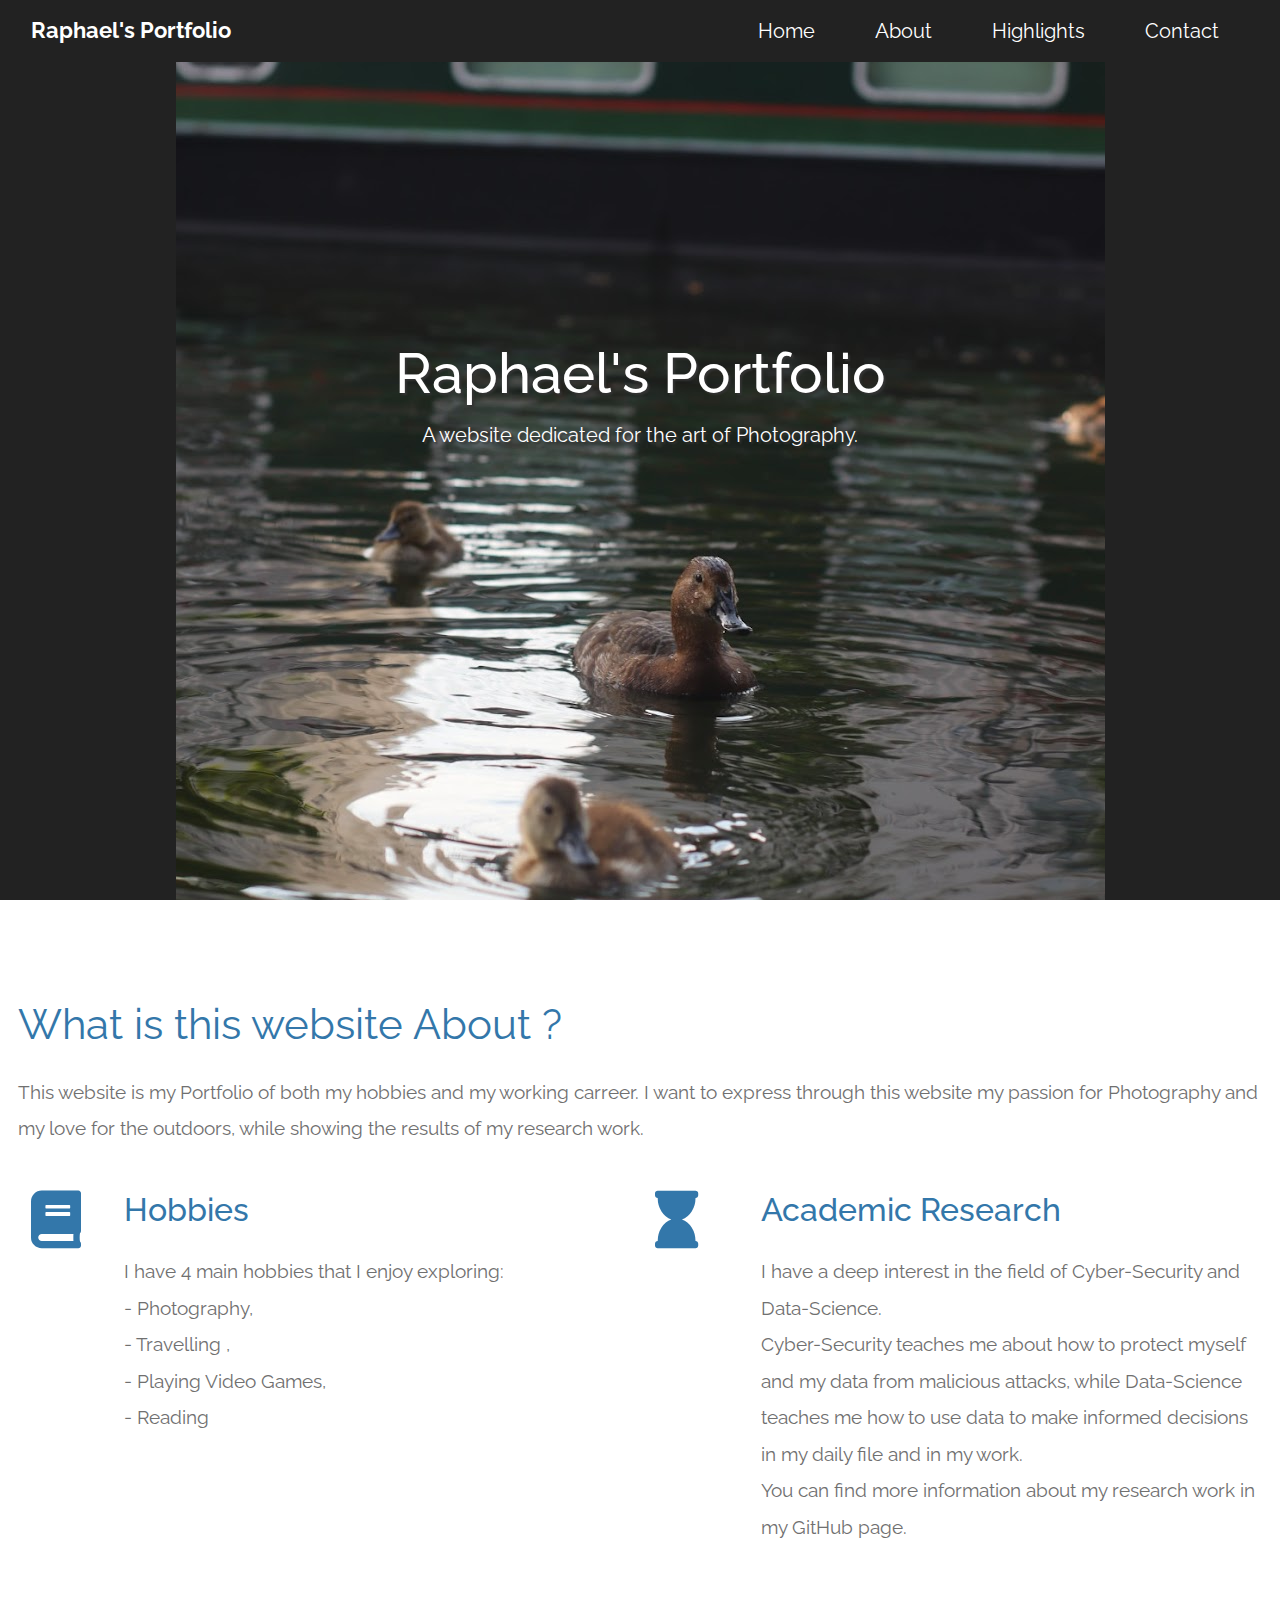
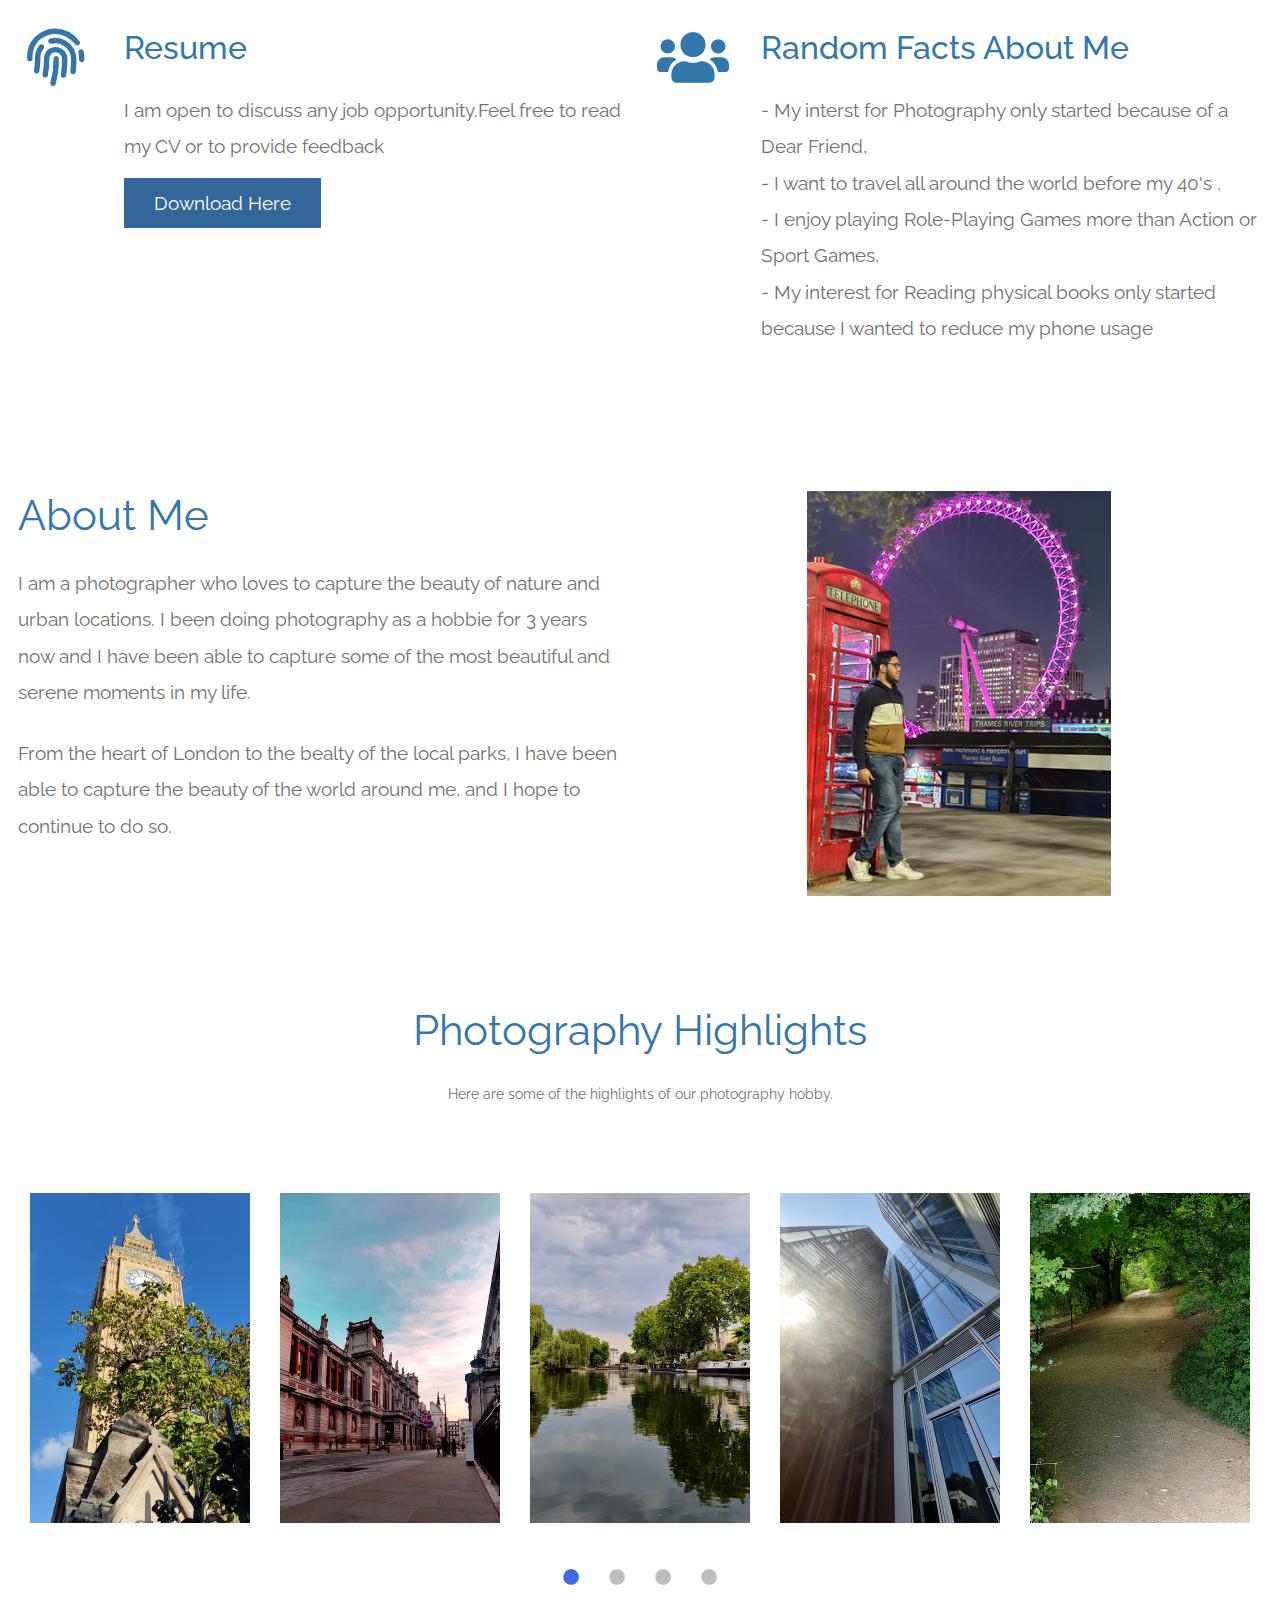
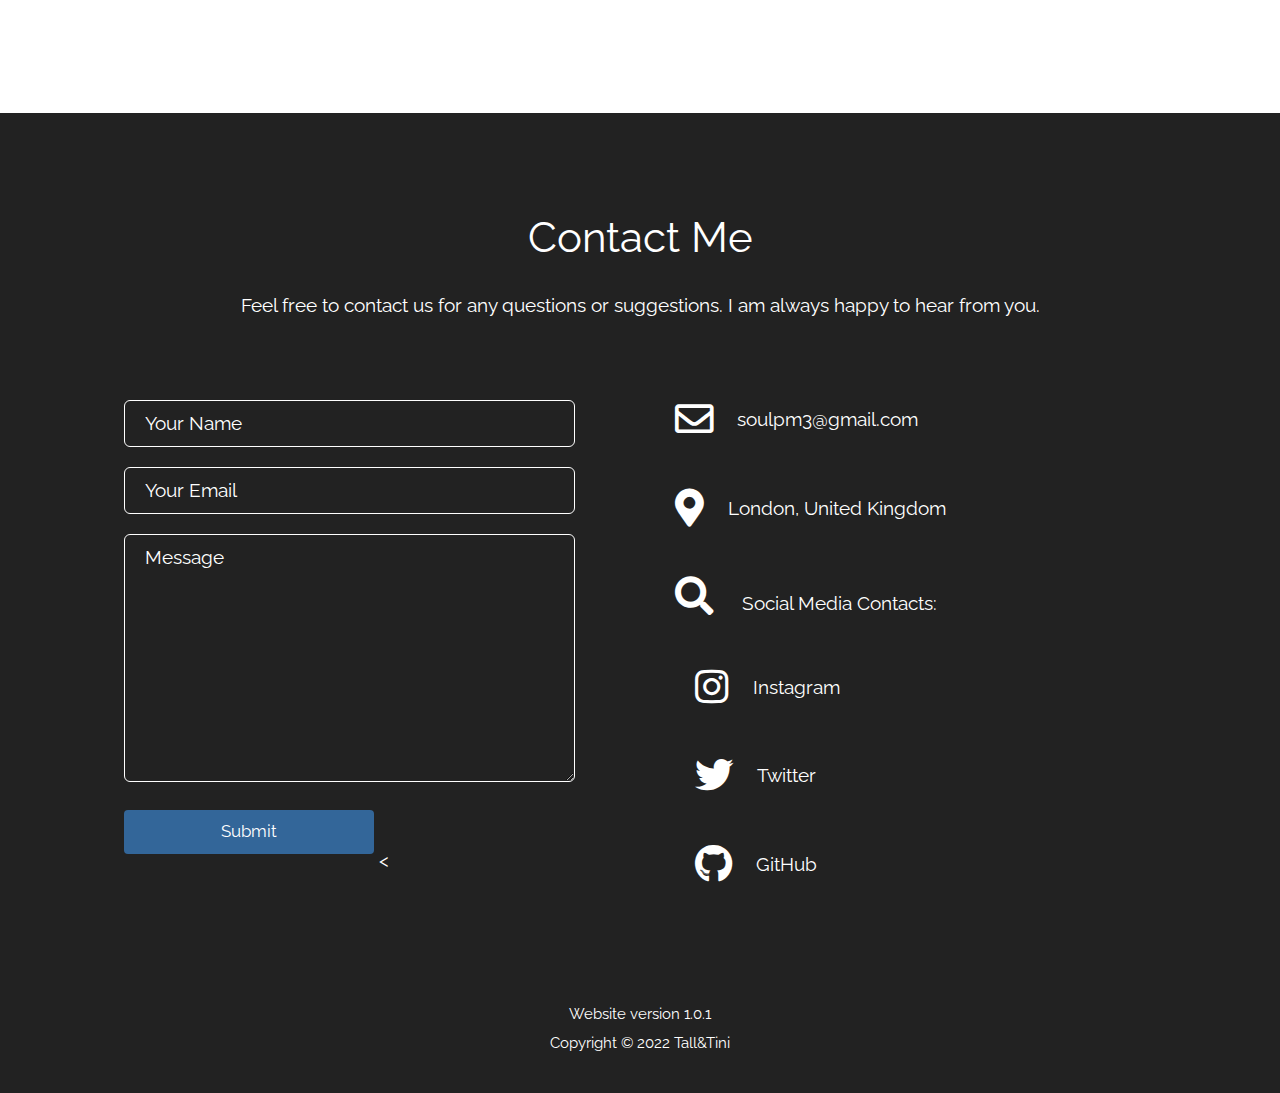
==== index.html @ 581f17cd "changes" ====
<!DOCTYPE html>
<html>

<head>
  <!--Head and meta tags-->
  <meta charset="UTF-8" />
  <meta name="viewport" content="width=device-width, initial-scale=1.0" />
  <meta http-equiv="X-UA-Compatible" content="ie=edge" />
  <!--Website Title-->
  <title>Raph's Portfolio</title>
  <!--Link to CSS-->
  <link rel="stylesheet" href="fontawesome-5.5/css/all.min.css" />
  <link rel="stylesheet" href="slick/slick.css" />
  <link rel="stylesheet" href="slick/slick-theme.css" />
  <link rel="stylesheet" href="magnific-popup/magnific-popup.css" />
  <link rel="stylesheet" href="css/bootstrap.min.css" />
  <link rel="stylesheet" href="css/tooplate-infinite-loop.css" />
  <!--End of Header-->
</head>

<body>
  <!--Java Script Section-->
  <!--JavaScript Libraries-->
  <script src="js/jquery-1.9.1.min.js"></script>
  <script src="slick/slick.min.js"></script>
  <script src="magnific-popup/jquery.magnific-popup.min.js"></script>
  <script src="js/easing.min.js"></script>
  <script src="js/jquery.singlePageNav.min.js"></script>
  <script src="js/bootstrap.min.js"></script>
  <script>
    function getOffSet() {
      var _offset = 450;
      var windowHeight = window.innerHeight;

      if (windowHeight > 500) {
        _offset = 400;
      }
      if (windowHeight > 680) {
        _offset = 300
      }
      if (windowHeight > 830) {
        _offset = 210;
      }

      return _offset;
    }

    function setParallaxPosition($doc, multiplier, $object) {
      var offset = getOffSet();
      var from_top = $doc.scrollTop(),
        bg_css = 'center ' + (multiplier * from_top - offset) + 'px';
      $object.css({ "background-position": bg_css });
    }

    // Parallax function
    // Adapted based on https://codepen.io/roborich/pen/wpAsm        
    var background_image_parallax = function ($object, multiplier, forceSet) {
      multiplier = typeof multiplier !== 'undefined' ? multiplier : 0.5;
      multiplier = 1 - multiplier;
      var $doc = $(document);
      // $object.css({"background-attatchment" : "fixed"});

      if (forceSet) {
        setParallaxPosition($doc, multiplier, $object);
      } else {
        $(window).scroll(function () {
          setParallaxPosition($doc, multiplier, $object);
        });
      }
    };

    var background_image_parallax_2 = function ($object, multiplier) {
      multiplier = typeof multiplier !== 'undefined' ? multiplier : 0.5;
      multiplier = 1 - multiplier;
      var $doc = $(document);
      $object.css({ "background-attachment": "fixed" });

      $(window).scroll(function () {
        if ($(window).width() > 768) {
          var firstTop = $object.offset().top,
            pos = $(window).scrollTop(),
            yPos = Math.round((multiplier * (firstTop - pos)) - 186);

          var bg_css = 'center ' + yPos + 'px';

          $object.css({ "background-position": bg_css });
        } else {
          $object.css({ "background-position": "center" });
        }
      });
    };

    $(function () {
      // Hero Section - Background Parallax
      background_image_parallax($(".tm-parallax"), 0.30, false);
      background_image_parallax_2($("#contact"), 0.80);
      background_image_parallax_2($("#testimonials"), 0.80);

      // Handle window resize
      window.addEventListener('resize', function () {
        background_image_parallax($(".tm-parallax"), 0.30, true);
      }, true);

      // Detect window scroll and update navbar
      $(window).scroll(function (e) {
        if ($(document).scrollTop() > 120) {
          $('.tm-navbar').addClass("scroll");
        } else {
          $('.tm-navbar').removeClass("scroll");
        }
      });

      // Close mobile menu after click 
      $('#tmNav a').on('click', function () {
        $('.navbar-collapse').removeClass('show');
      })

      // Scroll to corresponding section with animation
      $('#tmNav').singlePageNav({
        'easing': 'easeInOutExpo',
        'speed': 600
      });

      // Add smooth scrolling to all links
      // https://www.w3schools.com/howto/howto_css_smooth_scroll.asp
      $("a").on('click', function (event) {
        if (this.hash !== "") {
          event.preventDefault();
          var hash = this.hash;

          $('html, body').animate({
            scrollTop: $(hash).offset().top
          }, 600, 'easeInOutExpo', function () {
            window.location.hash = hash;
          });
        } // End if
      });

      // Pop up
      $('.tm-gallery').magnificPopup({
        delegate: 'a',
        type: 'image',
        gallery: { enabled: true }
      });

      $('.tm-testimonials-carousel').slick({
        dots: true,
        prevArrow: false,
        nextArrow: false,
        infinite: false,
        slidesToShow: 3,
        slidesToScroll: 1,
        responsive: [
          {
            breakpoint: 992,
            settings: {
              slidesToShow: 2
            }
          },
          {
            breakpoint: 768,
            settings: {
              slidesToShow: 2
            }
          },
          {
            breakpoint: 480,
            settings: {
              slidesToShow: 1
            }
          }
        ]
      });

      // Gallery
      $('.tm-gallery').slick({
        dots: true,
        infinite: false,
        slidesToShow: 5,
        slidesToScroll: 2,
        responsive: [
          {
            breakpoint: 1199,
            settings: {
              slidesToShow: 4,
              slidesToScroll: 2
            }
          },
          {
            breakpoint: 991,
            settings: {
              slidesToShow: 3,
              slidesToScroll: 2
            }
          },
          {
            breakpoint: 767,
            settings: {
              slidesToShow: 2,
              slidesToScroll: 1
            }
          },
          {
            breakpoint: 480,
            settings: {
              slidesToShow: 1,
              slidesToScroll: 1
            }
          }
        ]
      });
    });
  </script>
  <!--Body of the Website-->
  <!-- Hero section -->
  <section id="infinite" class="text-white tm-font-big tm-parallax">
    <!-- Navigation -->
    <nav class="navbar navbar-expand-md tm-navbar" id="tmNav">
      <div class="container">
        <div class="tm-next">
          <a href="#infinite" class="navbar-brand"> Raphael's Portfolio</a>
        </div>
        <button class="navbar-toggler" type="button" data-toggle="collapse" data-target="#navbarSupportedContent"
          aria-controls="navbarSupportedContent" aria-expanded="false" aria-label="Toggle navigation">
          <i class="fas fa-bars navbar-toggler-icon"></i>
        </button>
        <div class="collapse navbar-collapse" id="navbarSupportedContent">
          <ul class="navbar-nav ml-auto">
            <li class="nav-item">
              <a class="nav-link tm-nav-link" href="#infinite">Home</a>
            </li>
            <li class="nav-item">
              <a class="nav-link tm-nav-link" href="#whatwedo">About</a>
            </li>

            <li class="nav-item">
              <a class="nav-link tm-nav-link" href="#gallery">Highlights</a>
            </li>
            <li class="nav-item">
              <a class="nav-link tm-nav-link" href="#contact">Contact</a>
            </li>
          </ul>
        </div>
      </div>
    </nav>
    <!-- Welcome Message for the website-->
    <div class="text-center tm-hero-text-container">
      <div class="tm-hero-text-container-inner">
        <h2 class="tm-hero-title">Raphael's Portfolio</h2>
        <p class="tm-hero-subtitle">
          A website dedicated for the art of Photography.
          <br />
          <!--Button to scroll down the page-->
        <div class="tm-next tm-intro-next">
          <!--<a href="#whatwedo" class="text-center tm-down-arrow-link">
        <i class="fas fa-2x fa-arrow-down tm-down-arrow"></i>-->
          </a>
        </div>
  </section>
  <section id="whatwedo" class="tm-section-pad-top">
    <div class="container">
      <!--Makes the Container for 6 subjects-->
      <!--Hobbies-->
      <div class="row tm-content-box">
        <!-- first row -->
        <div class="col-lg-12 col-xl-12">
          <div class="tm-intro-text-container">
            <h2 class="tm-text-primary mb-4 tm-section-title">What is this website About ?</h2>
            <p class="mb-4 tm-intro-text">This website is my Portfolio of both my hobbies and my working carreer.
              I want to express through this website my passion for Photography and my love for the outdoors, while
              showing the results of my research work.
            </p>
          </div>
          <!-- first row -->

          <div class="row tm-content-box">
            <div class="col-lg-1">
              <i class="far fa-3x fas fa-book text-center tm-icon"></i> <!-- this is the icon for graph-->
            </div>
            <div class="col-lg-5">
              <div class="tm-intro-text-container">
                <h2 class="tm-text-primary mb-4">Hobbies</h2>
                <p class="mb-4 tm-intro-text">
                  I have 4 main hobbies that I enjoy exploring:<br>
                  - Photography,<br> - Travelling ,<br> - Playing Video Games,<br>- Reading </p>
              </div>
            </div>
            <!-- second row -->
            <div class="col-lg-1">
              <i class="fas fa-3x fa fa-hourglass tm-icon"></i> <!-- this is the icon for research-->
            </div>
            <div class="col-lg-5">
              <div class="tm-intro-text-container">
                <h2 class="tm-text-primary mb-4">Academic Research</h2>
                <p class="mb-4 tm-intro-text">
                  I have a deep interest in the field of Cyber-Security and Data-Science. <br>
                  Cyber-Security teaches me about how to protect myself and my data from malicious attacks, while
                  Data-Science teaches me how to use data to make informed decisions in my daily file and in my
                  work.<br>
                  You can find more information about my research work in my GitHub page.

              </div>
            </div>

          </div><!-- second row -->

          <div class="row tm-content-box">
            <!-- third row -->
            <div class="col-lg-1">
              <i class="fas fa-3x fa-fingerprint text-center tm-icon"></i> <!-- this is the icon for fingerprint-->
            </div>
            <div class="col-lg-5">
              <div class="tm-intro-text-container">
                <h2 class="tm-text-primary mb-4">Resume</h2>
                <p class="mb-4 tm-intro-text">I am open to discuss any job opportunity.Feel free to read my CV or to
                  provide feedback</p>
                <!-- this is my cv alongside of a download here button-->
                <a href="cv.pdf" download="cv.pdf" class="tm-intro-text tm-btn-primary">Download Here</a>

                <div class="tm-continue">
                  <!--This enables more sections into the container-->
                </div>
              </div>
            </div>

            <div class="col-lg-1">
              <i class="fas fa-3x fa-users text-center tm-icon"></i> <!-- this is the icon for socials-->
            </div>
            <div class="col-lg-5">
              <div class="tm-intro-text-container">
                <h2 class="tm-text-primary mb-4">Random Facts About Me</h2>
                <p class="mb-4 tm-intro-text">
                  - My interst for Photography only started because of a Dear Friend,
                  <br> - I want to travel all around the world before my 40's ,<br>
                  - I enjoy playing Role-Playing Games more than Action or Sport Games,<br>- My interest for Reading
                  physical books only started because I wanted to reduce my phone usage
                </p>
  </section>
  <!--About Me Section-->
  <div class="container">
    <div class="row">
      <div class="col-lg-6">
        <div class="tm-intro-text-container">
          <h2 class="tm-text-primary mb-4 tm-section-title">About Me</h2>
          <p class="mb-4 tm-intro-text">
            I am a photographer who loves to capture the beauty of nature and urban locations. I been doing photography
            as a hobbie for 3 years now and I have been able to capture some of the most beautiful and serene moments in
            my life.
          </p>
          <p class="mb-5 tm-intro-text">
            From the heart of London to the bealty of the local parks, I have been able to capture the beauty of the
            world around me, and I hope to continue to do so.
          </p>

        </div>
      </div>
      <div class="col-lg-6">
        <div class="tm-intro-img-container">
          <img src="img/soul.jpg" alt="Image" class="img-fluid" id="soul" />
        </div>
      </div>
    </div>
  </div>
  </section>
  <!--Gallery Section-->
  <section id="gallery" class="tm-section-pad-top">
    <div class="container tm-container-gallery">
      <div class="row"> <!--Type of row-->
        <div class="text-center col-12">
            <h2 class="tm-text-primary tm-section-title mb-4">Photography Highlights</h2>
            <p class="mx-auto tm-section-desc">
             Here are some of the highlights of our photography hobby.
            </p>
        </div>            
      </div>
      <div class="row">
          <div class="col-12">
              <div class="mx-auto tm-gallery-container">
                  <div class="grid tm-gallery">
                    <!-- Picture1 -->
                
                  <a href="img/bigBen1.jpg">
                    <figure class="effect-honey tm-gallery-item">
                      <img src="img/bigBen1.jpg" alt="Image 2" class="img-fluid">
                      <figcaption>
                        <h2><i>Elizabeth Tower <span><br>Big Ben Clock</span></i></h2>
                      </figcaption>
                    </figure>
                  </a>
                  <!-- Picture2 -->
                  <a href="img/museum ps.jpg">
                    <figure class="effect-honey tm-gallery-item">
                      <img src="img/museum ps.jpg" alt="Image 2" class="img-fluid">
                      <figcaption>
                        <h2><i>Royal Academy of Arts <span><br>6 Burlington Gardens </span></i></h2>
                      </figcaption>
                    </figure>
                    </a>
                    <!-- Picture3 -->
                    <a href="img/river.jpg">
                      <figure class="effect-honey tm-gallery-item">
                        <img src="img/river.jpg" alt="Image 2" class="img-fluid">
                        <figcaption>
                          <h2><i>River-Thames<span><br>Little Vennice</span></i></h2>
                        </figcaption>
                      </figure>
                    </a>
                    <!-- Picture 4-->
                    <a href = "img/lil.jpg">
                      <figure class="effect-honey tm-gallery-item">
                        <img src="img/lil.jpg" alt="Image 2" class="img-fluid">
                        <figcaption>
                          <h2><i>Business Buildings <span><br>Little Vennice</span></i></h2>
                        </figcaption>
                      </figure>
                    </a>
                    <!--Picture 5-->
                    <a href = "img/path.jpg">
                      <figure class="effect-honey tm-gallery-item">
                        <img src="img/path.jpg" alt="Image 2" class="img-fluid">
                        <figcaption>
                          <h2><i>Pathway&nbsp;to&nbsp; Heaven <span><br>Natural-Reserve-</span></i></h2>
                        </figcaption>
                      </figure>
                    </a>
                    <!--Picture 6-->
                    <a href = "img/fruit.jpg">
                      <figure class="effect-honey tm-gallery-item">
                        <img src="img/fruit.jpg" alt="Image 2" class="img-fluid">
                        <figcaption>
                          <h2><i>Nature's Gift <span><br>National Parks</span></i></h2>
                        </figcaption>
                      </figure>
                    </a>
                    <!--Picture 7-->
                    <a href = "img/fires.jpg">
                      <figure class="effect-honey tm-gallery-item">
                        <img src="img/fires.jpg" alt="Image 2" class="img-fluid">
                        <figcaption>
                          <h2><i>Trial-by-Fire <span><br>Newbold College</span></i></h2>
                        </figcaption>
                      </figure>
                    </a>
                    <!--Picture 8-->
                    <a href = "img/ducks2.jpg">
                      <figure class="effect-honey tm-gallery-item">
                        <img src="img/ducks2.jpg" alt="Image 2" class="img-fluid">
                        <figcaption>
                          <h2><i>Business Buildings <span><br>Little Vennice</span></i></h2>
                        </figcaption>
                      </figure>
                    </a>
                    <!--Picture 9-->
                    <a href = "img/ducks.jpg">
                      <figure class="effect-honey tm-gallery-item">
                        <img src="img/ducks.jpg" alt="Image 2" class="img-fluid">
                        <figcaption>
                          <h2><i>Ducks Mode <span><br>Buckingham Palace</span></i></h2>
                        </figcaption>
                      </figure>
                    </a>
                    <a href="img/bigBen1.jpg">
                      <figure class="effect-honey tm-gallery-item">
                        <img src="img/bigBen1.jpg" alt="Image 8" class="img-fluid">
                        <figcaption>
                          <h2><i>Elizabeth Tower <span>Big Ben</span></i></h2>
                        </figcaption>
                      </figure>
                    </a>
                  </div>
              </div>                
          </div>        
        </div>
    </div>
  </section>
  <!--Contact Section-->
  <section id="contact" class="tm-section-pad-top tm-parallax-2">
    
    <div class="container tm-container-contact">
      
      <div class="row">
          
          <div class="text-center col-12">
              <h2 class="tm-section-title mb-4">Contact Me</h2>
              <p class="mb-5">
                Feel free to contact us for any questions or suggestions. I am always happy to hear from you.
              </p><br>
          </div>
          
          <div class="col-sm-12 col-md-6">
            <form action="" method="get">
              <input id="name" name="name" type="text" placeholder="Your Name" class="tm-input" required />
              <input id="email" name="email" type="email" placeholder="Your Email" class="tm-input" required />
              <textarea id="message" name="message" rows="8" placeholder="Message" class="tm-input" required></textarea>
              <button type="submit" class="btn tm-btn-submit">Submit</button>
              <
            </form>
          </div>
          
          <div class="col-sm-12 col-md-6">

              <div class="contact-item">
                <a rel="nofollow" href="mailto:mail@company.com" class="item-link">
                    <i class="far fa-2x fa-envelope mr-4"></i>
                    <span class="mb-0">soulpm3@gmail.com</span>
                </a>              
              </div>
              
              <div class="contact-item">
                <a rel="nofollow" href="https://www.google.com/maps" class="item-link">
                    <i class="fas fa-2x fa-map-marker-alt mr-4"></i>
                    <span class="mb-0">London, United Kingdom </span>
                </a>              
              </div>
              <!--Social Media Section-->
              <div class="contact-item">
                <a rel="nofollow">
                  <!--search button-->
                  <i class="fas fa-2x fa-search mr-4"></i>
                  <span class="mb-0">Social Media Contacts:</span>
              </div>
              <div class="contact-item">
              <div class="contact-item">
                <!--Instagram-->
                <a rel="nofollow" href="https://www.instagram.com/soulpm.1/" class="item-link">
                  <i class="fab fa-2x fa-instagram mr-4"></i>
                  <span class="mb-0">Instagram</span>
                </a>
              </div>
              <div class="contact-item">
                <!--twitter-->
                <a rel="nofollow" href="https://twitter.com/soulpm1" class="item-link">
                  <i class="fab fa-2x fa-twitter mr-4"></i>
                  <span class="mb-0">Twitter</span>
                </a>
              </div>
              <div class="contact-item">
                <!--gitHub-->
                <a rel="nofollow" href="https://github.com/raphaeltolentino" class="item-link">
                  <i class="fab fa-2x fa-github mr-4"></i>
                  <span class="mb-0">GitHub</span>
                </a>
              </div>
              <div class="contact-item">&nbsp;</div>
            </div>
          </div>
          <!-- row ending -->
        </div>

        <footer class="text-center small tm-footer">
          <p class="mb-0">
           Website version 1.0.1<br>Copyright &copy; 2022 Tall&Tini</p>
        </footer>
  </section>














</body>

</html>
---- css/tooplate-infinite-loop.css ----
/*

Tooplate 2117 Infinite Loop

https://www.tooplate.com/view/2117-infinite-loop

*/

@import url("https://fonts.googleapis.com/css?family=Raleway:100,300,400,500,700,900");

body {
  font-family: "Raleway", sans-serif;
  font-size: 1.2em;
  color: #707070;
  margin: 0;
  padding: 0;
  overflow-x: hidden;
}

a {
  transition: all 0.3s ease;
  color: #38B;
}

a:hover,
a:focus {
  text-decoration: none;
  color: whitesmoke;
}

a:focus {
  outline: none;
}

.btn {
  padding: 8px 32px;
}

.btn:hover {
  background-color: #ced4da;
}

blockquote {
  font-size: 0.86em;
  line-height: 1.8em;
}

.tm-section-pad-top {
  padding-top: 80px;
  padding-bottom: 40px;
}

.tm-content-box {
  padding-top: 20px;
  padding-bottom: 40px;
}

.tm-text-primary {
  color: #37A;
}

.tm-font-big {
  font-size: 1.25rem;
}

.tm-btn-primary {
  color: white;
  background-color: #369;
  padding: 14px 30px;
}

.tm-btn-primary:hover,
.tm-btn-primary:focus {
  color: white;
  background-color: #38B;
}

#id_hobby {
  position: relative;
  color: #001828;
}

/* Navbar */

.tm-navbar {
  position: fixed;
  width: 100%;
  z-index: 1000;
  background-color: #222;
  transition: all 0.3s ease;
}

.tm-navbar.scroll {
  background-color: white;
  border-bottom: 1px solid #e9ecef;
}

.navbar-brand {
  color: white;
  font-size: 1.4rem;
  font-weight: bold;
}

.navbar-brand:hover,
.tm-navbar.scroll .navbar-brand:hover {
  color: royalblue;
}

.tm-navbar.scroll .navbar-brand {
  color: royalblue;
}

.nav-item {
  list-style: none;
}

.tm-nav-link {
  color: white;
}

.tm-navbar.scroll .tm-nav-link {
  color: royalblue;
}

.tm-navbar.scroll .tm-nav-link:hover,
.tm-navbar.scroll .tm-nav-link.current,
.tm-nav-link:hover {
  color: white;
  background-color: royalblue;
}

.navbar-toggler {
  border: 1px solid white;
  padding-left: 10px;
  padding-right: 10px;
}

.navbar-toggler-icon {
  color: white;
  padding-top: 6px;
}

.tm-navbar.scroll .navbar-toggler {
  border: 1px solid white;
}

.tm-navbar.scroll .navbar-toggler-icon {
  color: white;
}

/* Hero */

#infinite {
  background-color: #222;
  background-image: url(../img/ducks2.JPG);
  background-repeat: no-repeat;
  height: 100vh;
  min-height: 375px;
  position: relative;
}

@media (min-height: 600px) and (min-width: 1920px) {
  #infinite {
    background-size: cover;
  }
}

@media (min-height: 830px) {
  #infinite {
    background-position: center -210px;
  }
}

@media (min-height: 680px) and (max-height: 829px) {
  #infinite {
    background-position: center -300px;
  }
}

@media (min-height: 500px) and (max-height: 679px) {
  #infinite {
    background-position: center -400px;
  }
}

@media (max-height: 499px) {
  #infinite {
    background-position: center -450px;
  }
}

.tm-hero-text-container {
  width: 100%;
  height: 100%;
  display: flex;
  flex-flow: column;
  justify-content: center;
}

.tm-hero-text-container-inner {
  margin-top: -90px;
}

.tm-hero-title {
  font-size: 3.5rem;
  text-shadow: 2px 2px 2px #333;
}

.tm-hero-subtitle {
  text-shadow: 2px 2px 2px #333;
}

.tm-intro-next {
  position: absolute;
  bottom: 100px;
  left: 0;
  right: 0;
}

@media (max-height: 480px) {
  .tm-hero-text-container-inner {
    margin-top: -40px;
  }

  .tm-intro-next {
    bottom: 20px;
  }
}

.tm-down-arrow-link {
  display: block;
  margin-top: 18%;
}

.tm-down-arrow {
  color: #FFF;
  cursor: pointer;
  background: #222;
  padding: 15px 40px;
  transition: all 0.3s ease;
}

.tm-down-arrow:hover,
.tm-down-arrow:focus {
  color: #FFF;
  background: #37A;
  padding: 20px 50px;
}

/* Introduction */

#soul {
  position: inherit;
  display: block;
  margin-left: auto;
  margin-right: auto;
  width: 50%;
}
#introduction {
  padding-bottom: 100px;
}

.tm-section-title {
  font-size: 2.6rem;
  font-weight: normal;
}

.tm-intro-text {
  font-size: 1.2rem;
}

.tm-icon {
  display: block;
  color: #37A;
}

.tm-continue {
  padding: 20px 0 30px 0;
}

/* Testimonials */
#testimonials {
  color: white;
  background-image: url(../img/infinite-loop-02.jpg);
  background-size: cover;
  background-repeat: no-repeat;
  background-size: 100%;
  position: relative;
}

@media (max-width: 991px) {
  #testimonials {
    background-image: url(../img/infinite-loop-02-mobile.jpg);
  }
}

.tm-testimonials-content {
  position: relative;
  z-index: 100;
}

.tm-bg-overlay {
  width: 100%;
  height: 100%;
  background: rgba(20, 70, 80, 0.2);
  position: absolute;
  top: 0;
  left: 0;
  right: 0;
  bottom: 0;
  z-index: 0;
}

.tm-testimonials-carousel {
  max-width: 1050px;
  margin: 0 auto;
}

.tm-testimonial-item {
  max-width: 290px;
  margin-left: 35px;
  margin-right: 35px;
}

.tm-testimonial-item img {
  border-radius: 50%;
  margin-bottom: 35px;
}

.tm-testimonial-item figcaption {
  text-align: right;
  font-style: italic;
  font-size: 1.1rem;
}

/* Work */

.tm-section-desc {
  max-width: 650px;
  width: 100%;
  font-size: 0.9rem;
}

.tm-gallery-container {
  padding-top: 70px;
  padding-bottom: 120px;
}

.tm-gallery-item {
  margin: 0 15px;
}

.slick-dots {
  bottom: -65px;
}

.slick-dots li {
  margin: 0 13px;
}

.slick-dots li button:hover:before,
.slick-dots li button:focus:before,
.slick-dots li.slick-active button:before {
  opacity: 1;
  color: royalblue;
}

.tm-testimonials-carousel .slick-dots li button:before {
  color: white;
  opacity: 0.5;
}

.tm-testimonials-carousel .slick-dots li button:hover:before,
.tm-testimonials-carousel .slick-dots li button:focus:before,
.tm-testimonials-carousel .slick-dots li.slick-active button:before {
  color: white;
  opacity: 1;
}

.slick-dots li button:before {
  font-size: 18px;
}

/* Hover Effect */
/* Common style */
.grid figure {
  position: relative;
  float: left;
  overflow: hidden;
  background: #3085a3;
  text-align: center;
  cursor: pointer;
}

.grid figure img {
  position: relative;
  display: block;
  min-height: 100%;
  max-width: 100%;
  opacity: 0.8;
}

.grid figure figcaption {
  padding: 2em;
  color: #fff;
  text-transform: uppercase;
  font-size: 1.25em;
  -webkit-backface-visibility: hidden;
  backface-visibility: hidden;
}

.grid figure figcaption::before,
.grid figure figcaption::after {
  pointer-events: none;
}

.grid figure figcaption,
.grid figure figcaption>a {
  position: absolute;
  top: 0;
  left: 0;
  width: 100%;
  height: 100%;
}

/* Anchor will cover the whole item by default */
/* For some effects it will show as a button */
.grid figure figcaption>a {
  z-index: 1000;
  text-indent: 200%;
  white-space: nowrap;
  font-size: 0;
  opacity: 0;
}

.grid figure h2 {
  word-spacing: -0.15em;
  font-size: 0.9em;
  font-weight: 300;
}

.grid figure h2 span {
  font-weight: 600;
}

.grid figure h2,
.grid figure p {
  margin: 0;
}

.grid figure p {
  letter-spacing: 1px;
  font-size: 68.5%;
}

/*---------------*/
/***** Honey *****/
/*---------------*/

figure.effect-honey {
  background: #4a3753;
  max-width: 220px;
}

figure.effect-honey img {
  opacity: 1;
  -webkit-transition: opacity 0.35s;
  transition: opacity 0.35s;
}

figure.effect-honey:hover img {
  opacity: 0.4;
}

figure.effect-honey figcaption::before {
  position: absolute;
  bottom: 0;
  left: 0;
  width: 100%;
  height: 10px;
  background: #38C;
  content: "";
  -webkit-transform: translate3d(0, 10px, 0);
  transform: translate3d(0, 10px, 0);
}

figure.effect-honey h2 {
  position: absolute;
  bottom: 0;
  left: 0;
  padding: 1em 1.5em;
  width: 100%;
  text-align: left;
  -webkit-transform: translate3d(0, -30px, 0);
  transform: translate3d(0, -30px, 0);
}

figure.effect-honey h2 i {
  font-style: normal;
  opacity: 0;
  -webkit-transition: opacity 0.35s, -webkit-transform 0.35s;
  transition: opacity 0.35s, transform 0.35s;
  -webkit-transform: translate3d(0, -30px, 0);
  transform: translate3d(0, -30px, 0);
}

figure.effect-honey figcaption::before,
figure.effect-honey h2 {
  -webkit-transition: -webkit-transform 0.35s;
  transition: transform 0.35s;
}

figure.effect-honey:hover figcaption::before,
figure.effect-honey:hover h2,
figure.effect-honey:hover h2 i {
  opacity: 1;
  -webkit-transform: translate3d(0, 0, 0);
  transform: translate3d(0, 0, 0);
}

.tm-container-gallery {
  padding-top: 30px;
}

/* Contact */

#contact {
  color: white;
  background-color: #222;
  background-position: center;
  background-repeat: no-repeat;
  min-height: 980px;
  position: relative;
  padding-bottom: 50px;
  padding-top: 100px;
}

.contact-item {
  margin-left: 20px;
  margin-bottom: 50px;
}

.item-link {
  display: flex;
  align-items: center;
}

.item-link i,
.item-link span {
  color: white;
  transition: all 0.3s ease;
}

.item-link:hover i,
.item-link:hover span {
  color: royalblue;
}

.tm-input {
  margin: 0 0 20px 0;
  width: 90%;
  padding: 8px 20px;
  border-radius: 6px;
  border: 1px solid white;
  background: transparent;
  color: white;
}

.tm-btn-submit {
  font-size: 0.9em;
  color: #fff;
  background-color: #369;
  width: 50%;
  margin-bottom: 60px;
}

.tm-btn-submit:hover {
  color: #fff;
  background-color: #38B;
}

::placeholder {
  /* Chrome, Firefox, Opera, Safari 10.1+ */
  color: white;
  opacity: 1;
  /* Firefox */
}

:-ms-input-placeholder {
  /* Internet Explorer 10-11 */
  color: white;
}

::-ms-input-placeholder {
  /* Microsoft Edge */
  color: white;
}

.tm-footer {
  position: absolute;
  bottom: 35px;
  left: 0;
  right: 0;
  padding: 0 15px;
}

.tm-footer a {
  color: #fff;
}

.tm-footer a:hover {
  color: #9CF;
}

.tm-footer-link {
  color: white;
}

.tm-footer-link:hover,
.tm-footer-link:focus {
  color: #38B;
  text-decoration: none;
}

p {
  line-height: 1.9;
}

@media (min-width: 768px) {
  .tm-intro-text-container {
    padding-left: 0px;
  }

  .navbar-expand-md .navbar-nav .nav-link {
    padding-right: 30px;
    padding-left: 30px;
  }
}

@media (min-width: 1200px) {
  .container {
    max-width: 1275px;
  }

  .tm-container-gallery {
    max-width: 1290px;
  }

  .tm-container-contact {
    max-width: 1063px;
  }
}

@media (max-width: 991px) {
  .tm-intro-text-container {
    padding-left: 15px;
    padding-top: 30px;
    max-width: 600px;
    margin-left: auto;
    margin-right: auto;
  }

  .tm-intro-img {
    display: block;
    margin-left: auto;
    margin-right: auto;
  }

  .tm-btn-submit {
    margin-left: 0;
    margin-top: 20px;
  }
}

@media (max-width: 767px) {

  .navbar-nav {
    max-width: 200px;
    text-align: right;
  }

  .navbar-collapse {
    background-color: rgb(255, 255, 255);
    padding: 10px;
    border-radius: 3px;
  }

  .navbar-collapse .nav-link {
    color: #707070;
    padding-right: 20px;
  }
}

@media (max-width: 480px) {
  .tm-gallery-container {
    max-width: 220px;
    margin-left: auto;
    margin-right: auto;
  }

  .tm-gallery-container-2 {
    max-width: 350px;
  }

  .slick-dots li {
    margin: 0 8px;
  }

  .tm-gallery-item {
    margin: 0;
  }
}
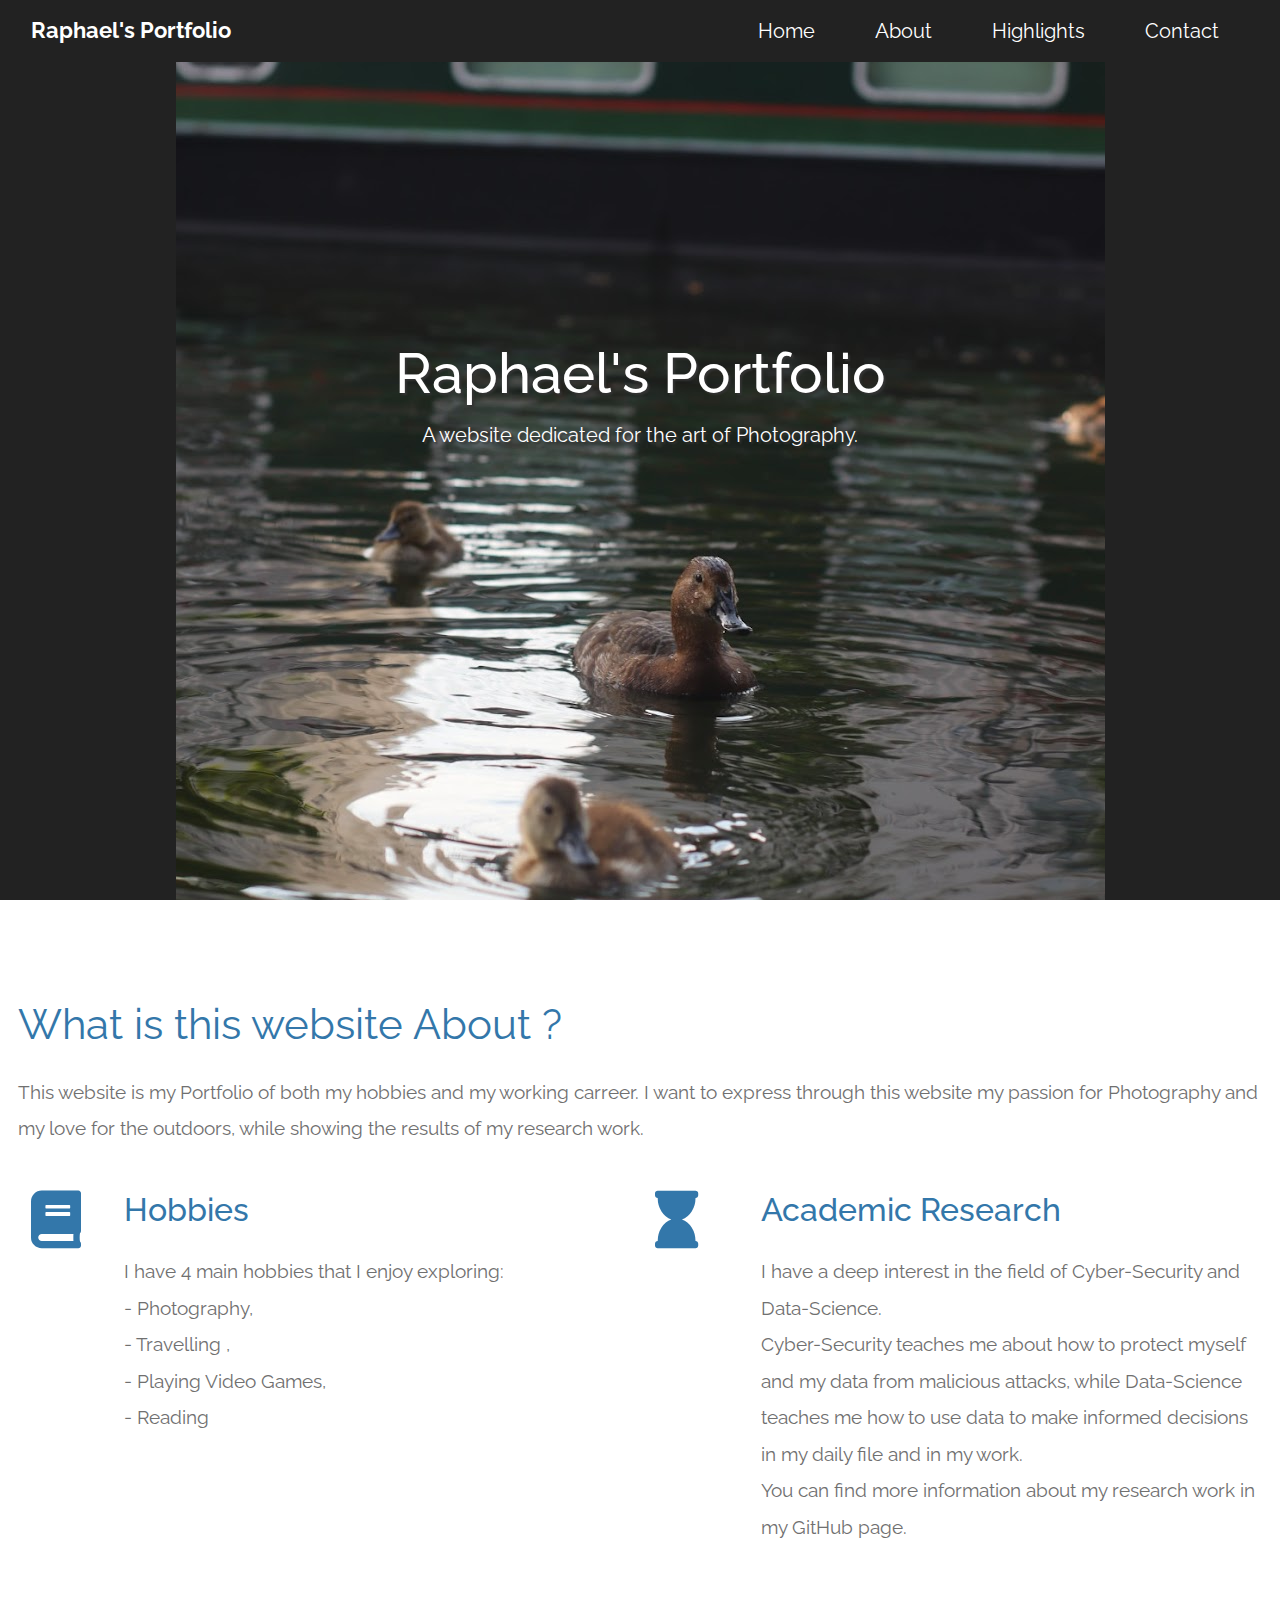
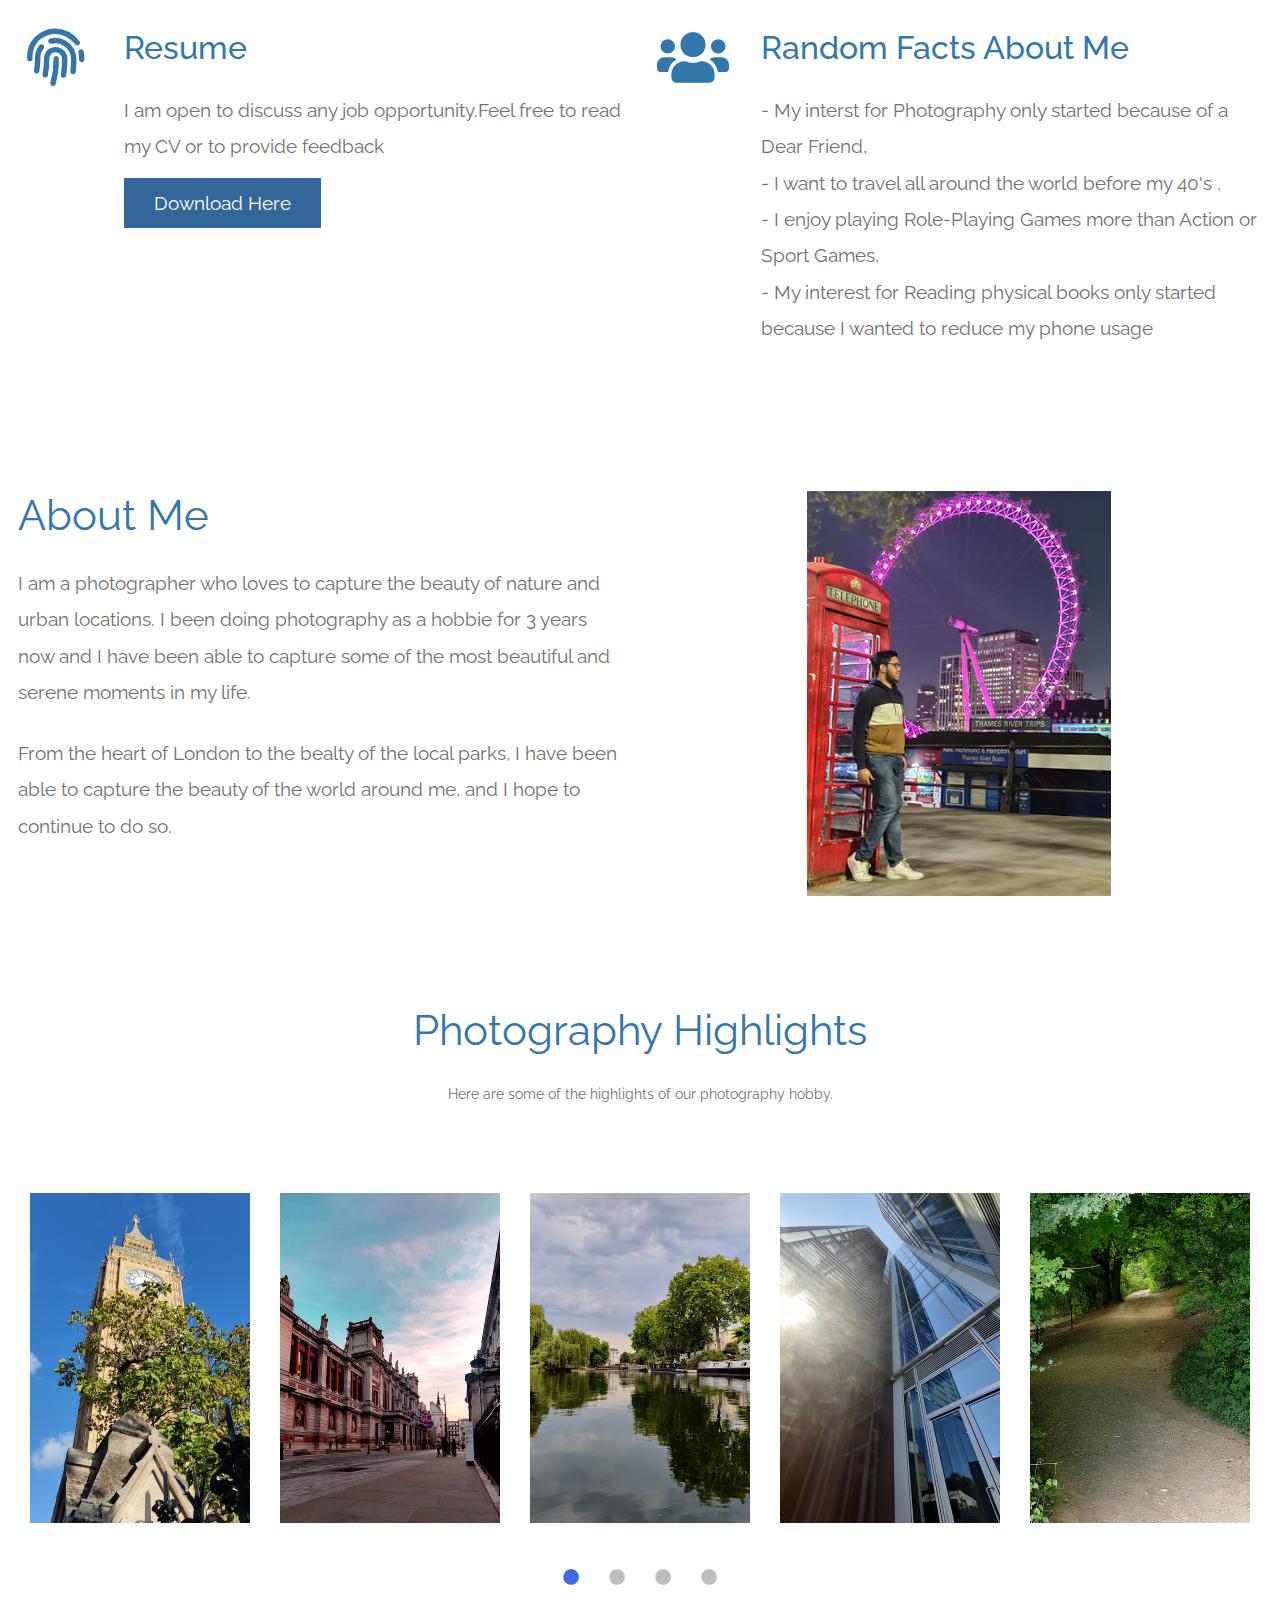
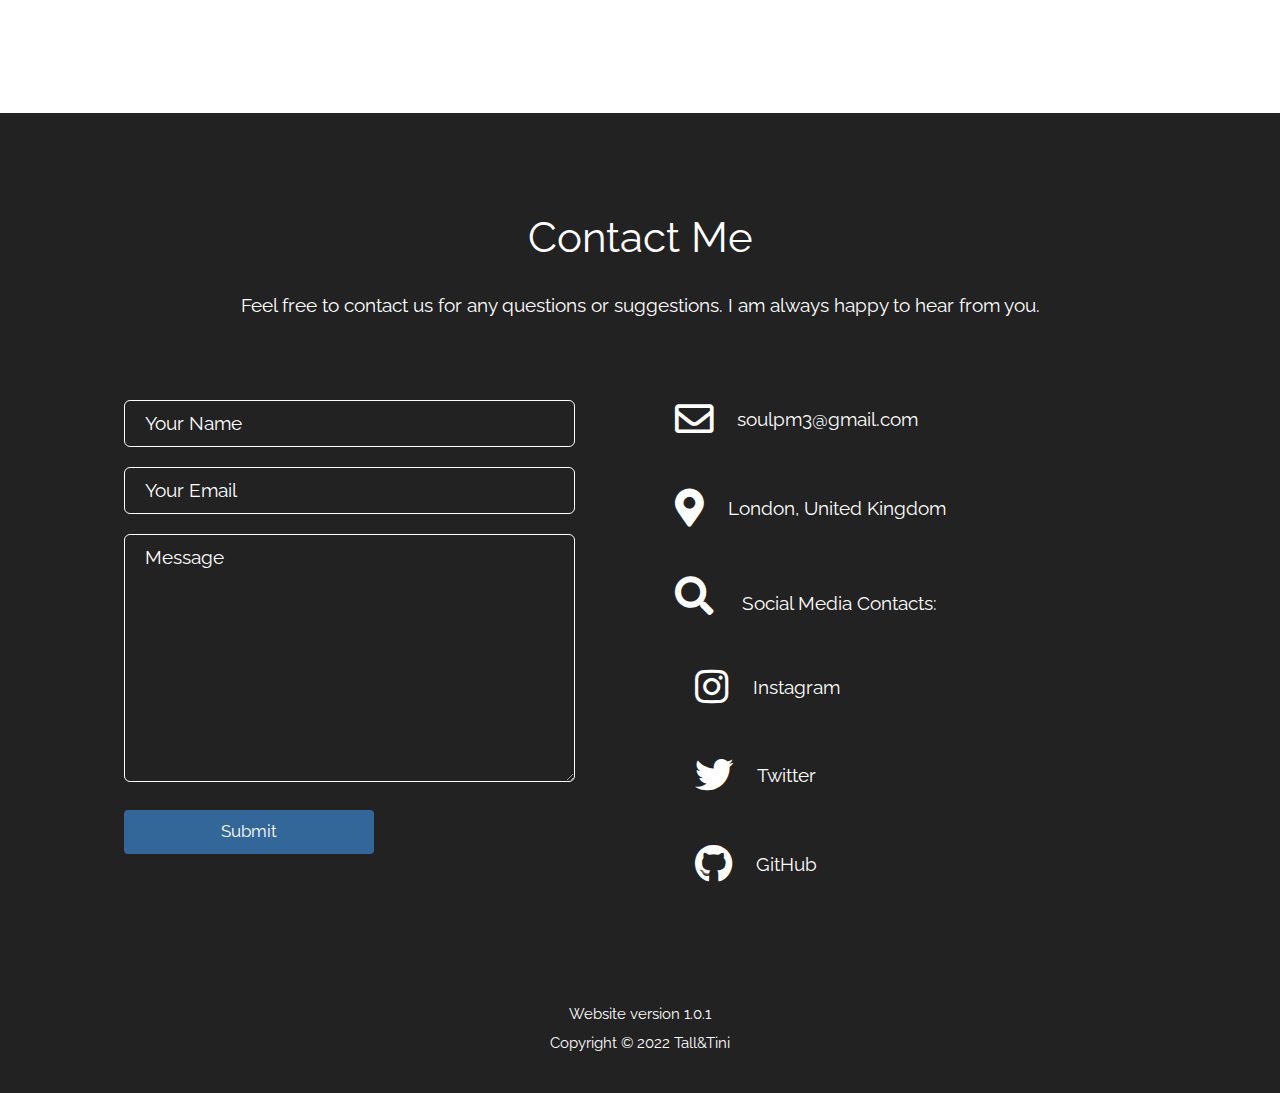
==== commit 12aaf97d: "changed for phones" ====
--- a/index.html
+++ b/index.html
@@ -172,6 +172,9 @@
         ]
       });
 
+      function onclick() {
+        alert("Thank you for your message. We will contact you shortly.");
+      }
       // Gallery
       $('.tm-gallery').slick({
         dots: true,
@@ -492,8 +495,7 @@
               <input id="name" name="name" type="text" placeholder="Your Name" class="tm-input" required />
               <input id="email" name="email" type="email" placeholder="Your Email" class="tm-input" required />
               <textarea id="message" name="message" rows="8" placeholder="Message" class="tm-input" required></textarea>
-              <button type="submit" class="btn tm-btn-submit">Submit</button>
-              <
+              <button type="submit" class="btn tm-btn-submit" onclick ="popUp()">Submit</button>
             </form>
           </div>
           
--- a/css/tooplate-infinite-loop.css
+++ b/css/tooplate-infinite-loop.css
@@ -91,7 +91,7 @@
 }
 
 .tm-navbar.scroll {
-  background-color: white;
+  background-color: #222;
   border-bottom: 1px solid #e9ecef;
 }
 
@@ -119,7 +119,7 @@
 }
 
 .tm-navbar.scroll .tm-nav-link {
-  color: royalblue;
+  color: white;
 }
 
 .tm-navbar.scroll .tm-nav-link:hover,
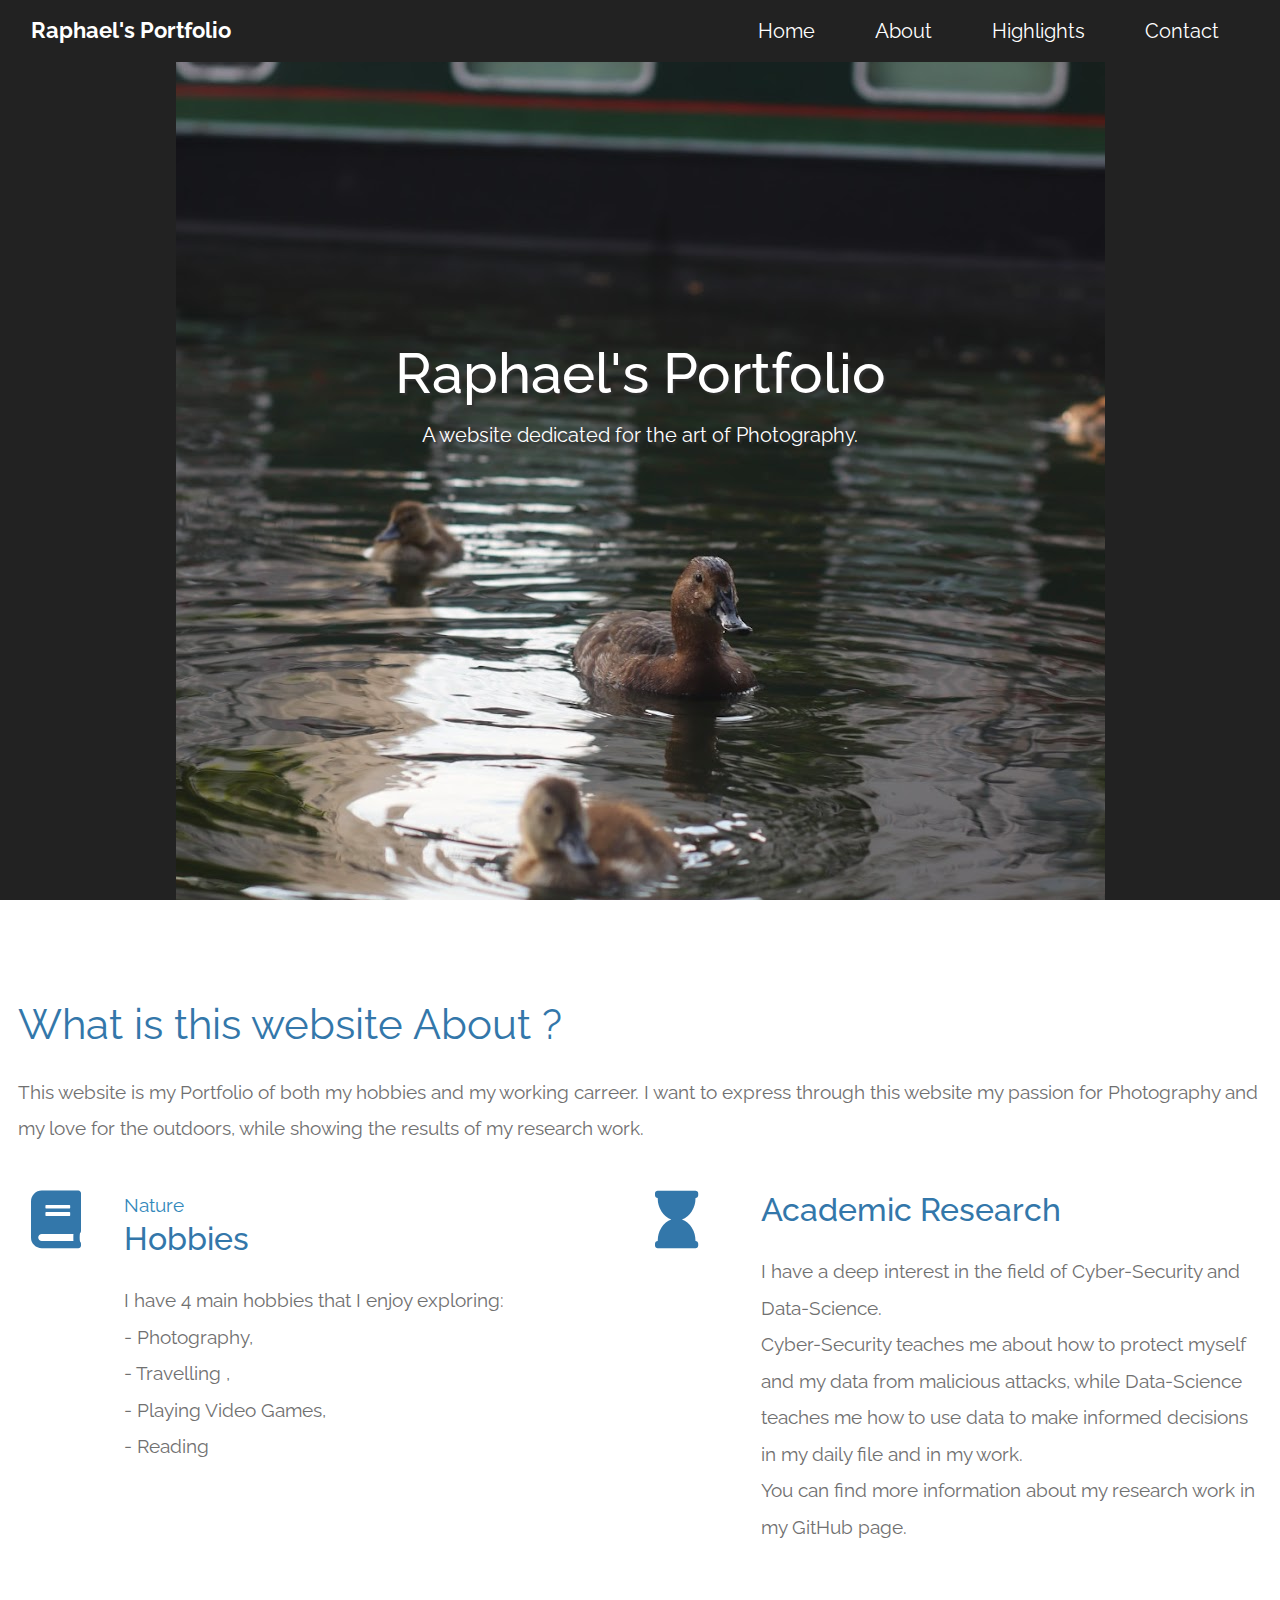
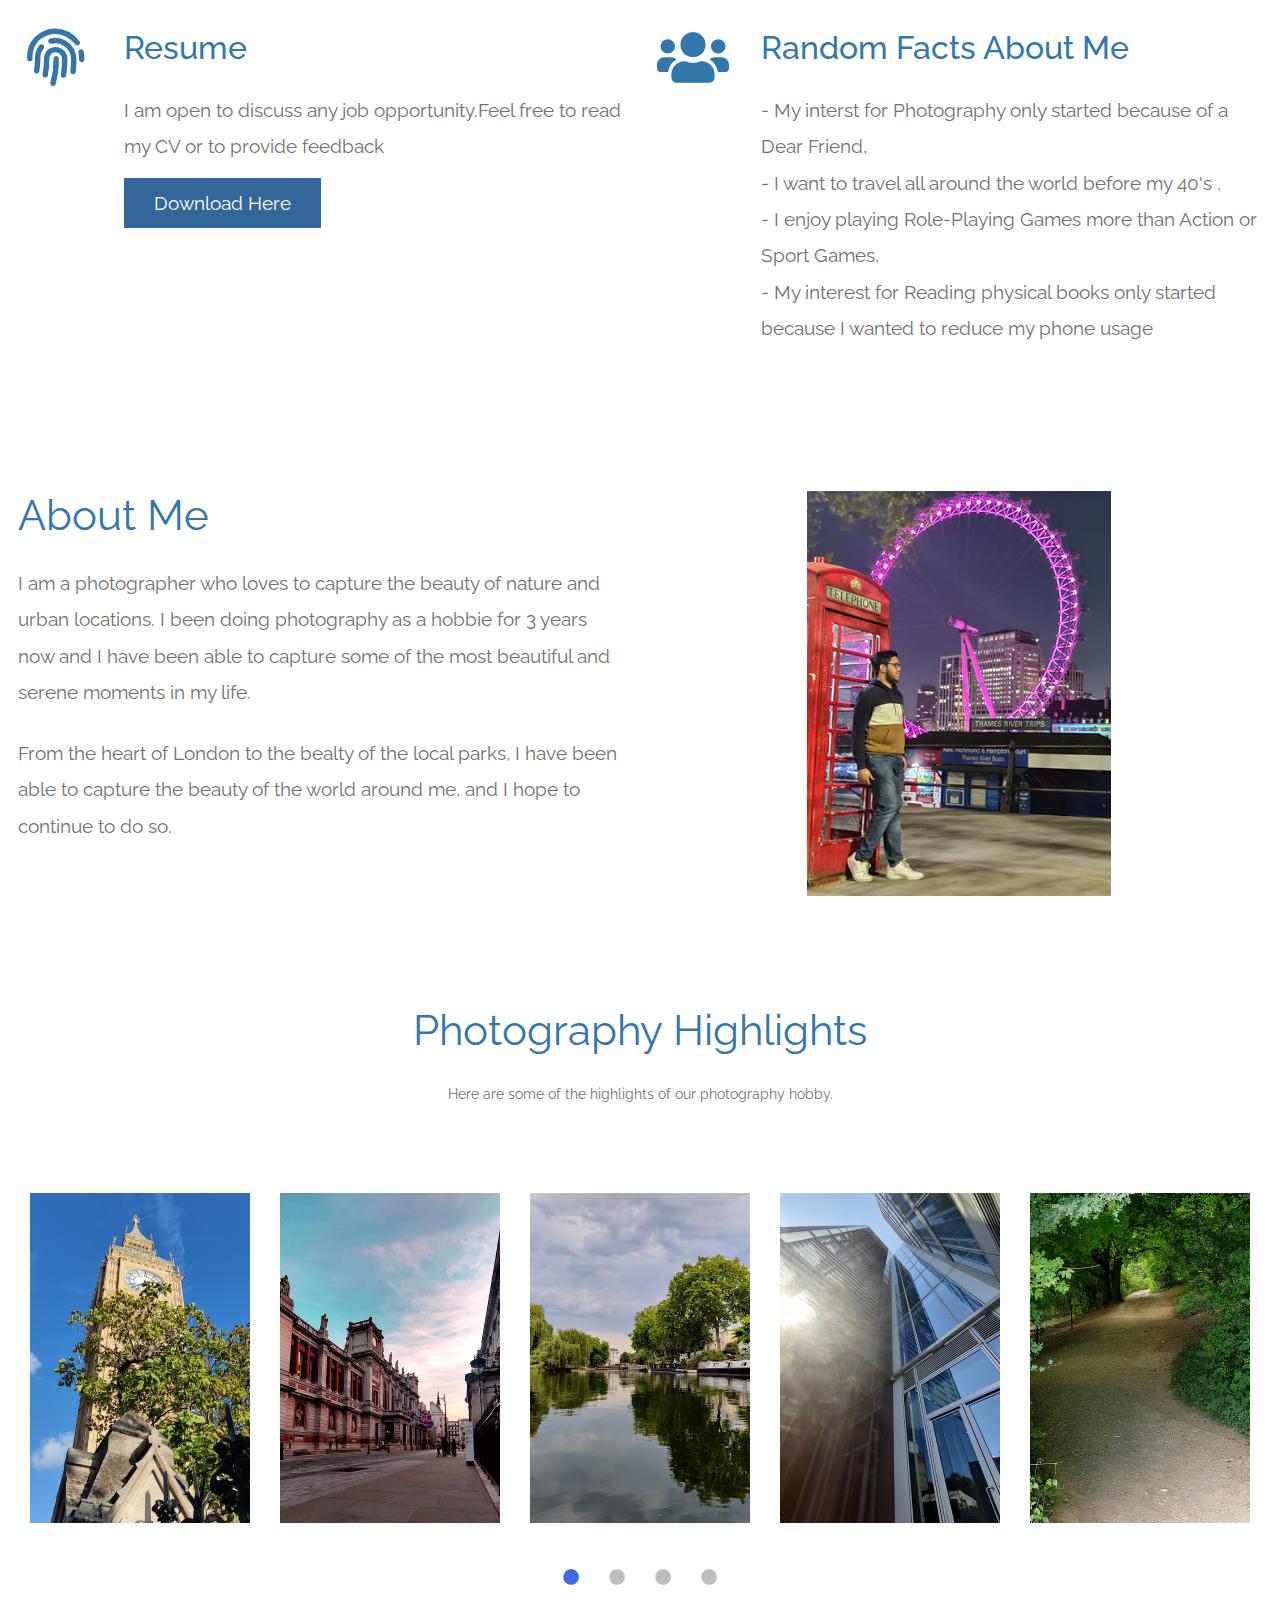
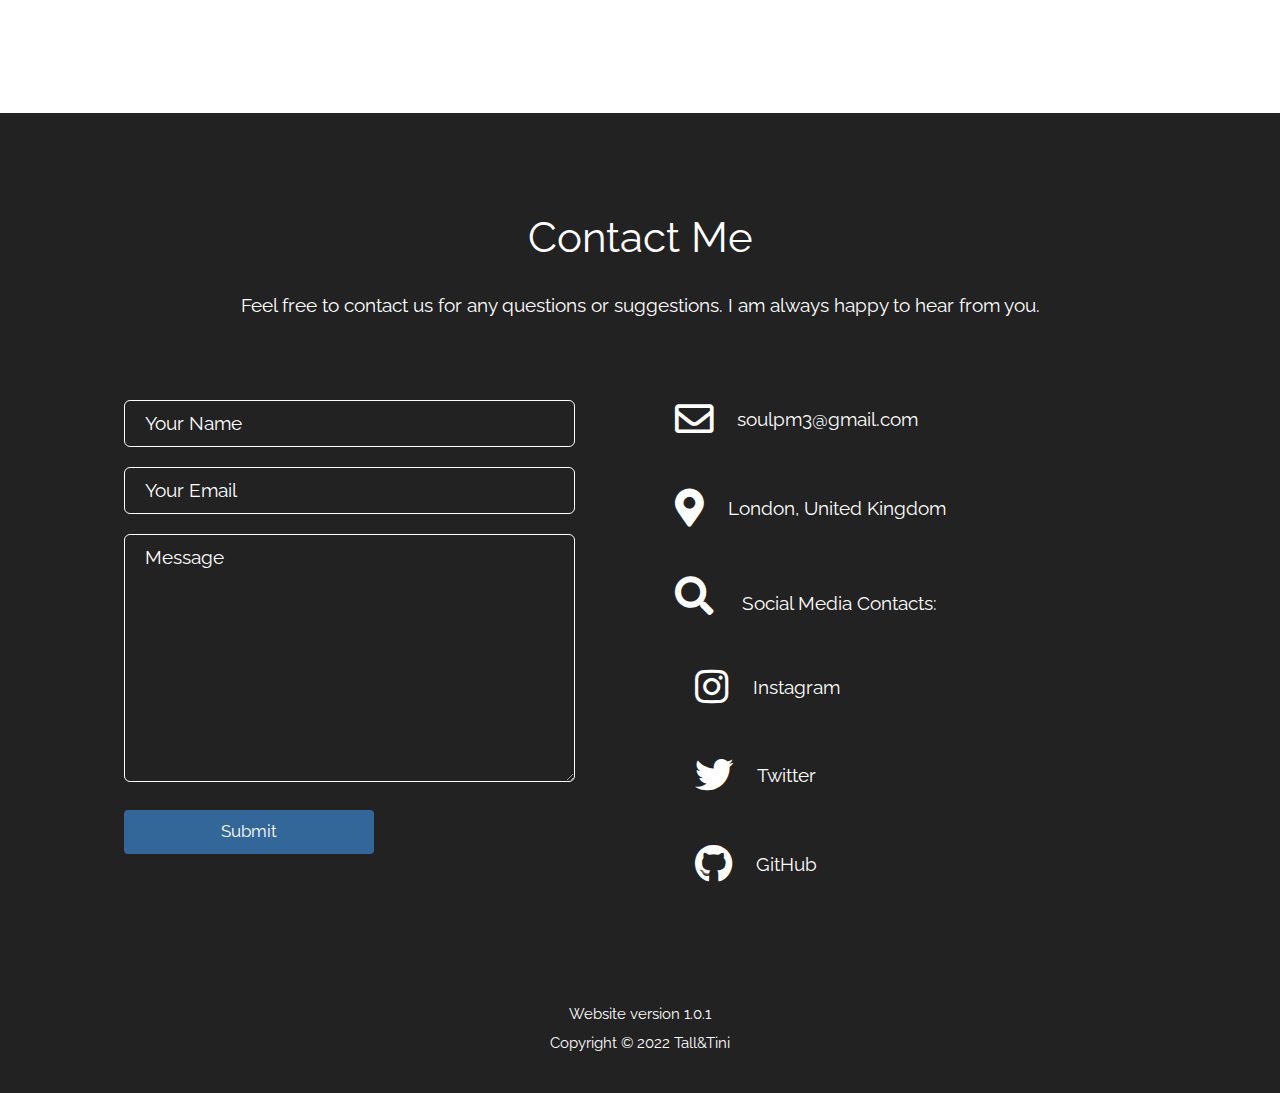
==== commit 21f0d06a: "new file:   .vs/ProjectSettings.json 	new file:   .vs/VSWorkspaceState.json 	new file:   .vs/slnx.sq" ====
--- a/index.html
+++ b/index.html
@@ -8,6 +8,8 @@
   <meta http-equiv="X-UA-Compatible" content="ie=edge" />
   <!--Website Title-->
   <title>Raph's Portfolio</title>
+  <!--Adds an icon to the website-->
+  <link rel="icon" href="img/icon.png" />
   <!--Link to CSS-->
   <link rel="stylesheet" href="fontawesome-5.5/css/all.min.css" />
   <link rel="stylesheet" href="slick/slick.css" />
@@ -230,14 +232,14 @@
         <div class="collapse navbar-collapse" id="navbarSupportedContent">
           <ul class="navbar-nav ml-auto">
             <li class="nav-item">
-              <a class="nav-link tm-nav-link" href="#infinite">Home</a>
+              <a class="nav-link tm-nav-link" href="index.html">Home</a>
             </li>
             <li class="nav-item">
               <a class="nav-link tm-nav-link" href="#whatwedo">About</a>
             </li>
 
             <li class="nav-item">
-              <a class="nav-link tm-nav-link" href="#gallery">Highlights</a>
+              <a href="photos.html" class="nav-link tm-nav-link">Highlights</a>
             </li>
             <li class="nav-item">
               <a class="nav-link tm-nav-link" href="#contact">Contact</a>
@@ -282,6 +284,8 @@
             </div>
             <div class="col-lg-5">
               <div class="tm-intro-text-container">
+                <!-- HyperLinks to 3 different webpages that contains pictures-->
+                <a href="nature_pics/nature.html">Nature</a>
                 <h2 class="tm-text-primary mb-4">Hobbies</h2>
                 <p class="mb-4 tm-intro-text">
                   I have 4 main hobbies that I enjoy exploring:<br>
@@ -368,206 +372,195 @@
   <!--Gallery Section-->
   <section id="gallery" class="tm-section-pad-top">
     <div class="container tm-container-gallery">
-      <div class="row"> <!--Type of row-->
+      <div class="row">
+        <!--Type of row-->
         <div class="text-center col-12">
+          <a href="photos.html">
             <h2 class="tm-text-primary tm-section-title mb-4">Photography Highlights</h2>
-            <p class="mx-auto tm-section-desc">
-             Here are some of the highlights of our photography hobby.
-            </p>
-        </div>            
+          </a>
+          <p class="mx-auto tm-section-desc">
+            Here are some of the highlights of our photography hobby.
+          </p>
+        </div>
       </div>
       <div class="row">
-          <div class="col-12">
-              <div class="mx-auto tm-gallery-container">
-                  <div class="grid tm-gallery">
-                    <!-- Picture1 -->
-                
-                  <a href="img/bigBen1.jpg">
-                    <figure class="effect-honey tm-gallery-item">
-                      <img src="img/bigBen1.jpg" alt="Image 2" class="img-fluid">
-                      <figcaption>
-                        <h2><i>Elizabeth Tower <span><br>Big Ben Clock</span></i></h2>
-                      </figcaption>
-                    </figure>
-                  </a>
-                  <!-- Picture2 -->
-                  <a href="img/museum ps.jpg">
-                    <figure class="effect-honey tm-gallery-item">
-                      <img src="img/museum ps.jpg" alt="Image 2" class="img-fluid">
-                      <figcaption>
-                        <h2><i>Royal Academy of Arts <span><br>6 Burlington Gardens </span></i></h2>
-                      </figcaption>
-                    </figure>
-                    </a>
-                    <!-- Picture3 -->
-                    <a href="img/river.jpg">
-                      <figure class="effect-honey tm-gallery-item">
-                        <img src="img/river.jpg" alt="Image 2" class="img-fluid">
-                        <figcaption>
-                          <h2><i>River-Thames<span><br>Little Vennice</span></i></h2>
-                        </figcaption>
-                      </figure>
-                    </a>
-                    <!-- Picture 4-->
-                    <a href = "img/lil.jpg">
-                      <figure class="effect-honey tm-gallery-item">
-                        <img src="img/lil.jpg" alt="Image 2" class="img-fluid">
-                        <figcaption>
-                          <h2><i>Business Buildings <span><br>Little Vennice</span></i></h2>
-                        </figcaption>
-                      </figure>
-                    </a>
-                    <!--Picture 5-->
-                    <a href = "img/path.jpg">
-                      <figure class="effect-honey tm-gallery-item">
-                        <img src="img/path.jpg" alt="Image 2" class="img-fluid">
-                        <figcaption>
-                          <h2><i>Pathway&nbsp;to&nbsp; Heaven <span><br>Natural-Reserve-</span></i></h2>
-                        </figcaption>
-                      </figure>
-                    </a>
-                    <!--Picture 6-->
-                    <a href = "img/fruit.jpg">
-                      <figure class="effect-honey tm-gallery-item">
-                        <img src="img/fruit.jpg" alt="Image 2" class="img-fluid">
-                        <figcaption>
-                          <h2><i>Nature's Gift <span><br>National Parks</span></i></h2>
-                        </figcaption>
-                      </figure>
-                    </a>
-                    <!--Picture 7-->
-                    <a href = "img/fires.jpg">
-                      <figure class="effect-honey tm-gallery-item">
-                        <img src="img/fires.jpg" alt="Image 2" class="img-fluid">
-                        <figcaption>
-                          <h2><i>Trial-by-Fire <span><br>Newbold College</span></i></h2>
-                        </figcaption>
-                      </figure>
-                    </a>
-                    <!--Picture 8-->
-                    <a href = "img/ducks2.jpg">
-                      <figure class="effect-honey tm-gallery-item">
-                        <img src="img/ducks2.jpg" alt="Image 2" class="img-fluid">
-                        <figcaption>
-                          <h2><i>Business Buildings <span><br>Little Vennice</span></i></h2>
-                        </figcaption>
-                      </figure>
-                    </a>
-                    <!--Picture 9-->
-                    <a href = "img/ducks.jpg">
-                      <figure class="effect-honey tm-gallery-item">
-                        <img src="img/ducks.jpg" alt="Image 2" class="img-fluid">
-                        <figcaption>
-                          <h2><i>Ducks Mode <span><br>Buckingham Palace</span></i></h2>
-                        </figcaption>
-                      </figure>
-                    </a>
-                    <a href="img/bigBen1.jpg">
-                      <figure class="effect-honey tm-gallery-item">
-                        <img src="img/bigBen1.jpg" alt="Image 8" class="img-fluid">
-                        <figcaption>
-                          <h2><i>Elizabeth Tower <span>Big Ben</span></i></h2>
-                        </figcaption>
-                      </figure>
-                    </a>
-                  </div>
-              </div>                
-          </div>        
-        </div>
+        <div class="col-12">
+          <div class="mx-auto tm-gallery-container">
+            <div class="grid tm-gallery">
+              <!-- Picture1 -->
+
+              <a href="img/bigBen1.jpg">
+                <figure class="effect-honey tm-gallery-item">
+                  <img src="img/bigBen1.jpg" alt="Image 2" class="img-fluid">
+                  <figcaption>
+                    <h2><i>Elizabeth Tower <span><br>Big Ben Clock</span></i></h2>
+                  </figcaption>
+                </figure>
+              </a>
+              <!-- Picture2 -->
+              <a href="img/museum ps.jpg">
+                <figure class="effect-honey tm-gallery-item">
+                  <img src="img/museum ps.jpg" alt="Image 2" class="img-fluid">
+                  <figcaption>
+                    <h2><i>Royal Academy of Arts <span><br>6 Burlington Gardens </span></i></h2>
+                  </figcaption>
+                </figure>
+              </a>
+              <!-- Picture3 -->
+              <a href="img/river.jpg">
+                <figure class="effect-honey tm-gallery-item">
+                  <img src="img/river.jpg" alt="Image 2" class="img-fluid">
+                  <figcaption>
+                    <h2><i>River-Thames<span><br>Little Vennice</span></i></h2>
+                  </figcaption>
+                </figure>
+              </a>
+              <!-- Picture 4-->
+              <a href="img/lil.jpg">
+                <figure class="effect-honey tm-gallery-item">
+                  <img src="img/lil.jpg" alt="Image 2" class="img-fluid">
+                  <figcaption>
+                    <h2><i>Business Buildings <span><br>Little Vennice</span></i></h2>
+                  </figcaption>
+                </figure>
+              </a>
+              <!--Picture 5-->
+              <a href="img/path.jpg">
+                <figure class="effect-honey tm-gallery-item">
+                  <img src="img/path.jpg" alt="Image 2" class="img-fluid">
+                  <figcaption>
+                    <h2><i>Pathway&nbsp;to&nbsp; Heaven <span><br>Natural-Reserve-</span></i></h2>
+                  </figcaption>
+                </figure>
+              </a>
+              <!--Picture 6-->
+              <a href="img/fruit.jpg">
+                <figure class="effect-honey tm-gallery-item">
+                  <img src="img/fruit.jpg" alt="Image 2" class="img-fluid">
+                  <figcaption>
+                    <h2><i>Nature's Gift <span><br>National Parks</span></i></h2>
+                  </figcaption>
+                </figure>
+              </a>
+              <!--Picture 7-->
+              <a href="img/fires.jpg">
+                <figure class="effect-honey tm-gallery-item">
+                  <img src="img/fires.jpg" alt="Image 2" class="img-fluid">
+                  <figcaption>
+                    <h2><i>Trial-by-Fire <span><br>Newbold College</span></i></h2>
+                  </figcaption>
+                </figure>
+              </a>
+              <!--Picture 8-->
+              <a href="img/ducks2.jpg">
+                <figure class="effect-honey tm-gallery-item">
+                  <img src="img/ducks2.jpg" alt="Image 2" class="img-fluid">
+                  <figcaption>
+                    <h2><i>Business Buildings <span><br>Little Vennice</span></i></h2>
+                  </figcaption>
+                </figure>
+              </a>
+              <!--Picture 9-->
+              <a href="img/ducks.jpg">
+                <figure class="effect-honey tm-gallery-item">
+                  <img src="img/ducks.jpg" alt="Image 2" class="img-fluid">
+                  <figcaption>
+                    <h2><i>Ducks Mode <span><br>Buckingham Palace</span></i></h2>
+                  </figcaption>
+                </figure>
+              </a>
+              <a href="img/bigBen1.jpg">
+                <figure class="effect-honey tm-gallery-item">
+                  <img src="img/bigBen1.jpg" alt="Image 8" class="img-fluid">
+                  <figcaption>
+                    <h2><i>Elizabeth Tower <span>Big Ben</span></i></h2>
+                  </figcaption>
+                </figure>
+              </a>
+            </div>
+          </div>
+        </div>
+      </div>
     </div>
   </section>
   <!--Contact Section-->
   <section id="contact" class="tm-section-pad-top tm-parallax-2">
-    
+
     <div class="container tm-container-contact">
-      
+
       <div class="row">
-          
-          <div class="text-center col-12">
-              <h2 class="tm-section-title mb-4">Contact Me</h2>
-              <p class="mb-5">
-                Feel free to contact us for any questions or suggestions. I am always happy to hear from you.
-              </p><br>
+
+        <div class="text-center col-12">
+          <h2 class="tm-section-title mb-4">Contact Me</h2>
+          <p class="mb-5">
+            Feel free to contact us for any questions or suggestions. I am always happy to hear from you.
+          </p><br>
+        </div>
+
+        <div class="col-sm-12 col-md-6">
+          <form action="" method="get">
+            <input id="name" name="name" type="text" placeholder="Your Name" class="tm-input" required />
+            <input id="email" name="email" type="email" placeholder="Your Email" class="tm-input" required />
+            <textarea id="message" name="message" rows="8" placeholder="Message" class="tm-input" required></textarea>
+            <button type="submit" class="btn tm-btn-submit" onclick="popUp()">Submit</button>
+          </form>
+        </div>
+
+        <div class="col-sm-12 col-md-6">
+
+          <div class="contact-item">
+            <a rel="nofollow" href="mailto:mail@company.com" class="item-link">
+              <i class="far fa-2x fa-envelope mr-4"></i>
+              <span class="mb-0">soulpm3@gmail.com</span>
+            </a>
           </div>
-          
-          <div class="col-sm-12 col-md-6">
-            <form action="" method="get">
-              <input id="name" name="name" type="text" placeholder="Your Name" class="tm-input" required />
-              <input id="email" name="email" type="email" placeholder="Your Email" class="tm-input" required />
-              <textarea id="message" name="message" rows="8" placeholder="Message" class="tm-input" required></textarea>
-              <button type="submit" class="btn tm-btn-submit" onclick ="popUp()">Submit</button>
-            </form>
+
+          <div class="contact-item">
+            <a rel="nofollow" href="https://www.google.com/maps" class="item-link">
+              <i class="fas fa-2x fa-map-marker-alt mr-4"></i>
+              <span class="mb-0">London, United Kingdom </span>
+            </a>
           </div>
-          
-          <div class="col-sm-12 col-md-6">
-
-              <div class="contact-item">
-                <a rel="nofollow" href="mailto:mail@company.com" class="item-link">
-                    <i class="far fa-2x fa-envelope mr-4"></i>
-                    <span class="mb-0">soulpm3@gmail.com</span>
-                </a>              
-              </div>
-              
-              <div class="contact-item">
-                <a rel="nofollow" href="https://www.google.com/maps" class="item-link">
-                    <i class="fas fa-2x fa-map-marker-alt mr-4"></i>
-                    <span class="mb-0">London, United Kingdom </span>
-                </a>              
-              </div>
-              <!--Social Media Section-->
-              <div class="contact-item">
-                <a rel="nofollow">
-                  <!--search button-->
-                  <i class="fas fa-2x fa-search mr-4"></i>
-                  <span class="mb-0">Social Media Contacts:</span>
-              </div>
-              <div class="contact-item">
-              <div class="contact-item">
-                <!--Instagram-->
-                <a rel="nofollow" href="https://www.instagram.com/soulpm.1/" class="item-link">
-                  <i class="fab fa-2x fa-instagram mr-4"></i>
-                  <span class="mb-0">Instagram</span>
-                </a>
-              </div>
-              <div class="contact-item">
-                <!--twitter-->
-                <a rel="nofollow" href="https://twitter.com/soulpm1" class="item-link">
-                  <i class="fab fa-2x fa-twitter mr-4"></i>
-                  <span class="mb-0">Twitter</span>
-                </a>
-              </div>
-              <div class="contact-item">
-                <!--gitHub-->
-                <a rel="nofollow" href="https://github.com/raphaeltolentino" class="item-link">
-                  <i class="fab fa-2x fa-github mr-4"></i>
-                  <span class="mb-0">GitHub</span>
-                </a>
-              </div>
-              <div class="contact-item">&nbsp;</div>
-            </div>
+          <!--Social Media Section-->
+          <div class="contact-item">
+            <a rel="nofollow">
+              <!--search button-->
+              <i class="fas fa-2x fa-search mr-4"></i>
+              <span class="mb-0">Social Media Contacts:</span>
           </div>
-          <!-- row ending -->
-        </div>
-
-        <footer class="text-center small tm-footer">
-          <p class="mb-0">
-           Website version 1.0.1<br>Copyright &copy; 2022 Tall&Tini</p>
-        </footer>
+          <div class="contact-item">
+            <div class="contact-item">
+              <!--Instagram-->
+              <a rel="nofollow" href="https://www.instagram.com/soulpm.1/" class="item-link">
+                <i class="fab fa-2x fa-instagram mr-4"></i>
+                <span class="mb-0">Instagram</span>
+              </a>
+            </div>
+            <div class="contact-item">
+              <!--twitter-->
+              <a rel="nofollow" href="https://twitter.com/soulpm1" class="item-link">
+                <i class="fab fa-2x fa-twitter mr-4"></i>
+                <span class="mb-0">Twitter</span>
+              </a>
+            </div>
+            <div class="contact-item">
+              <!--gitHub-->
+              <a rel="nofollow" href="https://github.com/raphaeltolentino" class="item-link">
+                <i class="fab fa-2x fa-github mr-4"></i>
+                <span class="mb-0">GitHub</span>
+              </a>
+            </div>
+            <div class="contact-item">&nbsp;</div>
+          </div>
+        </div>
+        <!-- row ending -->
+      </div>
+      <footer class="text-center small tm-footer">
+        <p class="mb-0">
+          Website version 1.0.1<br>Copyright &copy; 2022 Tall&Tini</p>
+        <!--The name of my company-->
+      </footer>
   </section>
-
-
-
-
-
-
-
-
-
-
-
-
-
-
 </body>
 
 </html>--- a/css/tooplate-infinite-loop.css
+++ b/css/tooplate-infinite-loop.css
@@ -408,7 +408,6 @@
   -webkit-backface-visibility: hidden;
   backface-visibility: hidden;
 }
-
 .grid figure figcaption::before,
 .grid figure figcaption::after {
   pointer-events: none;
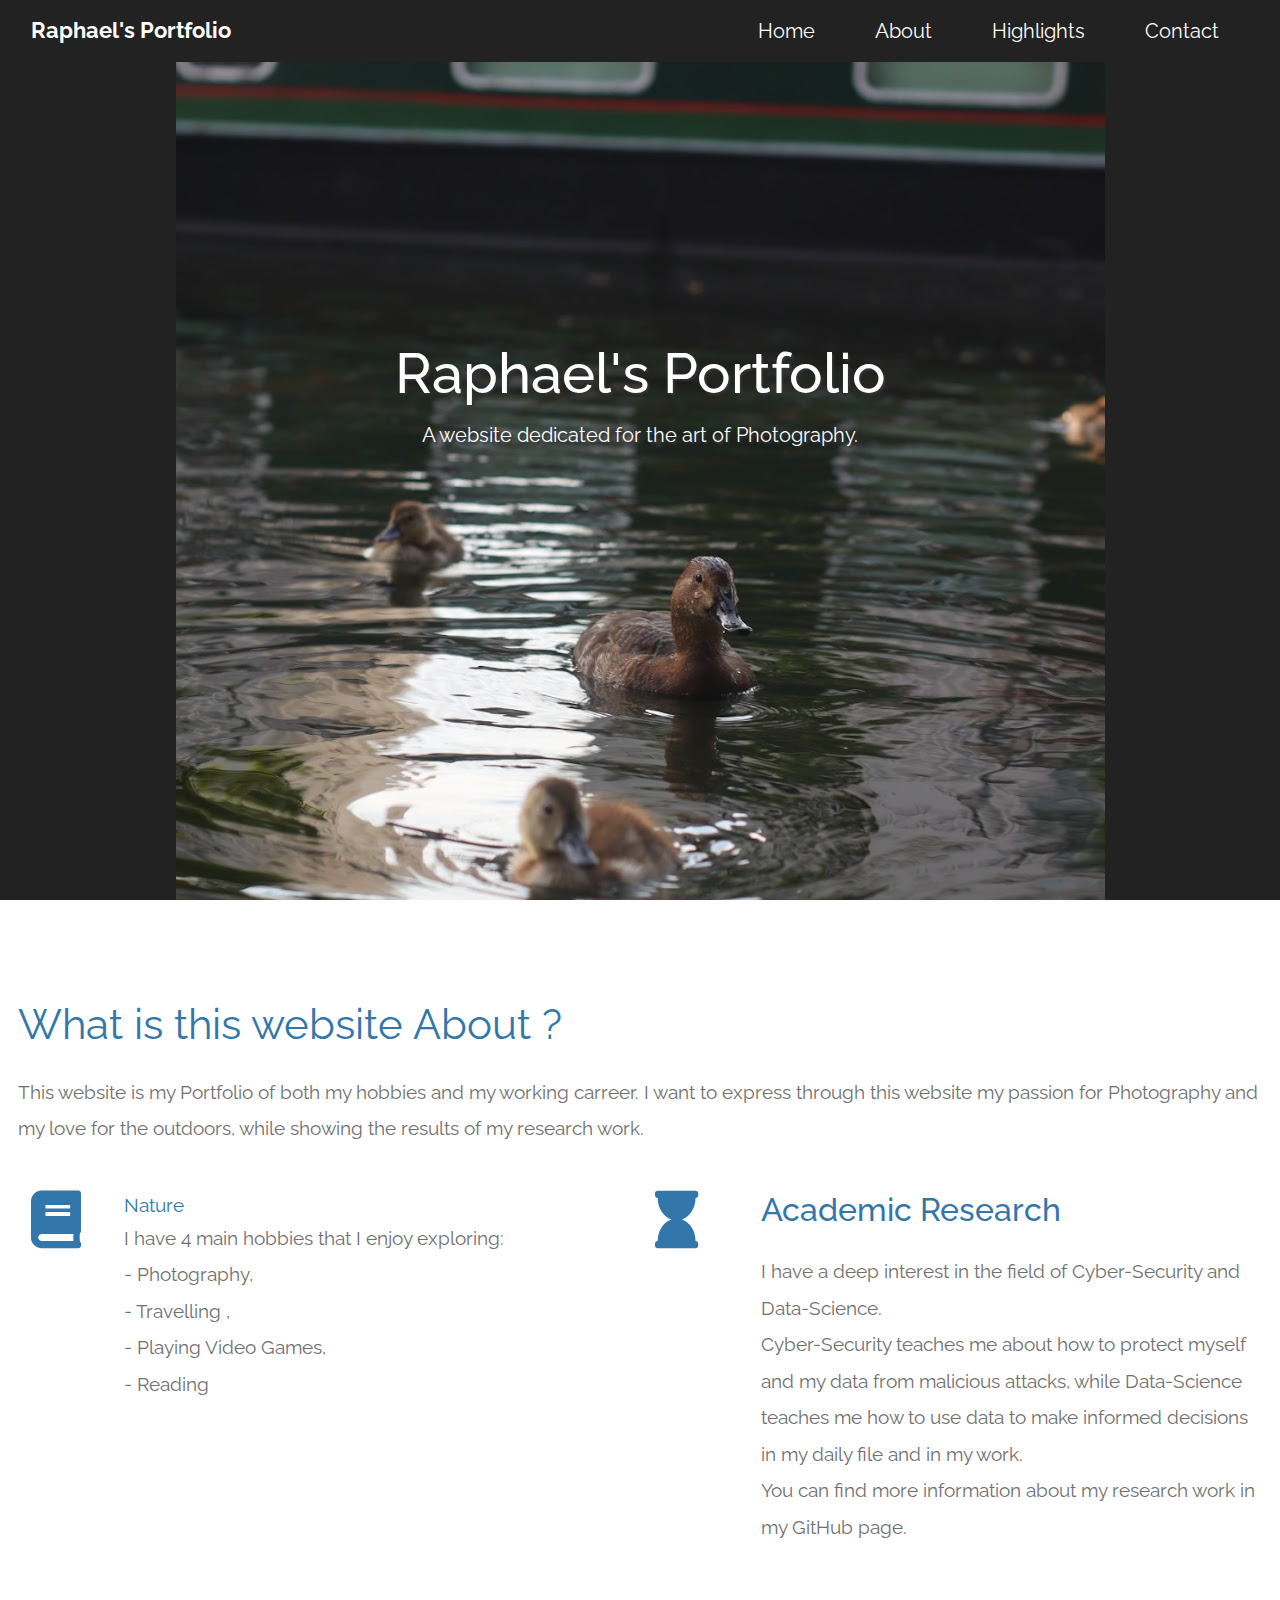
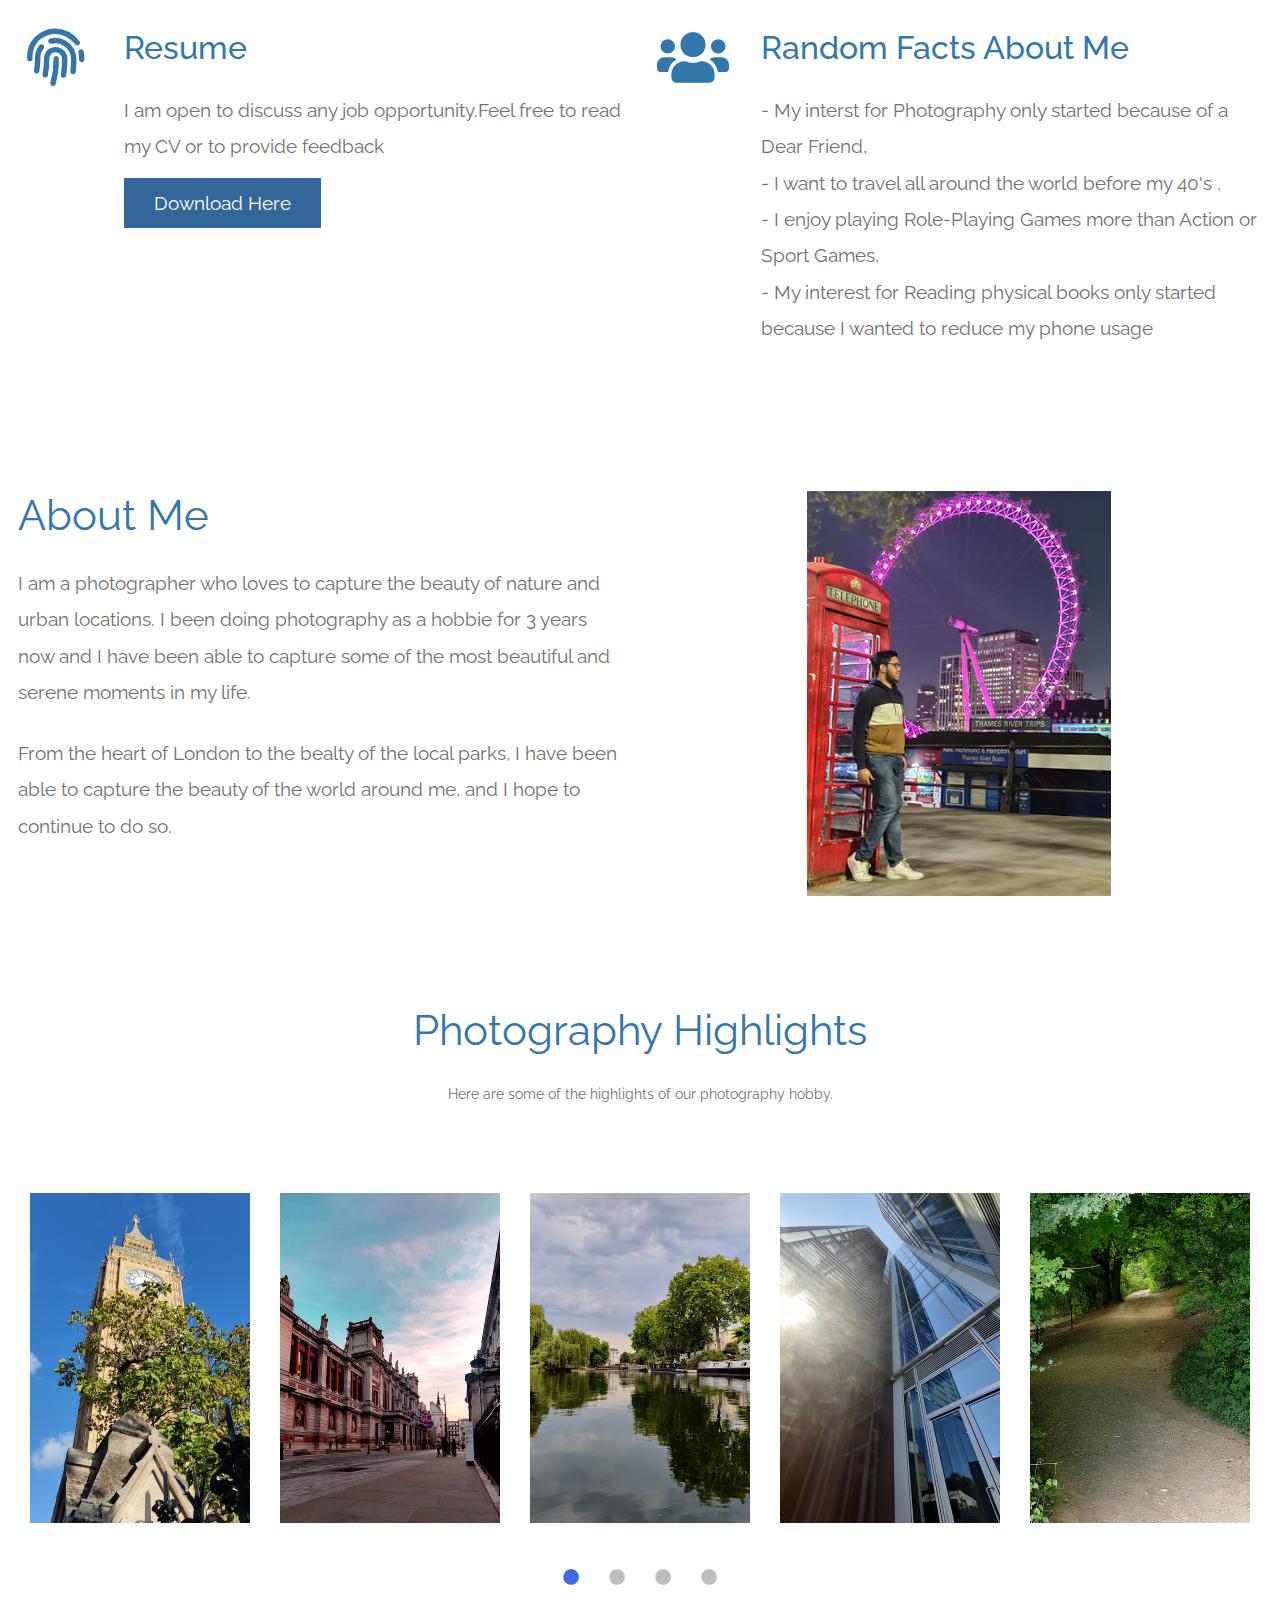
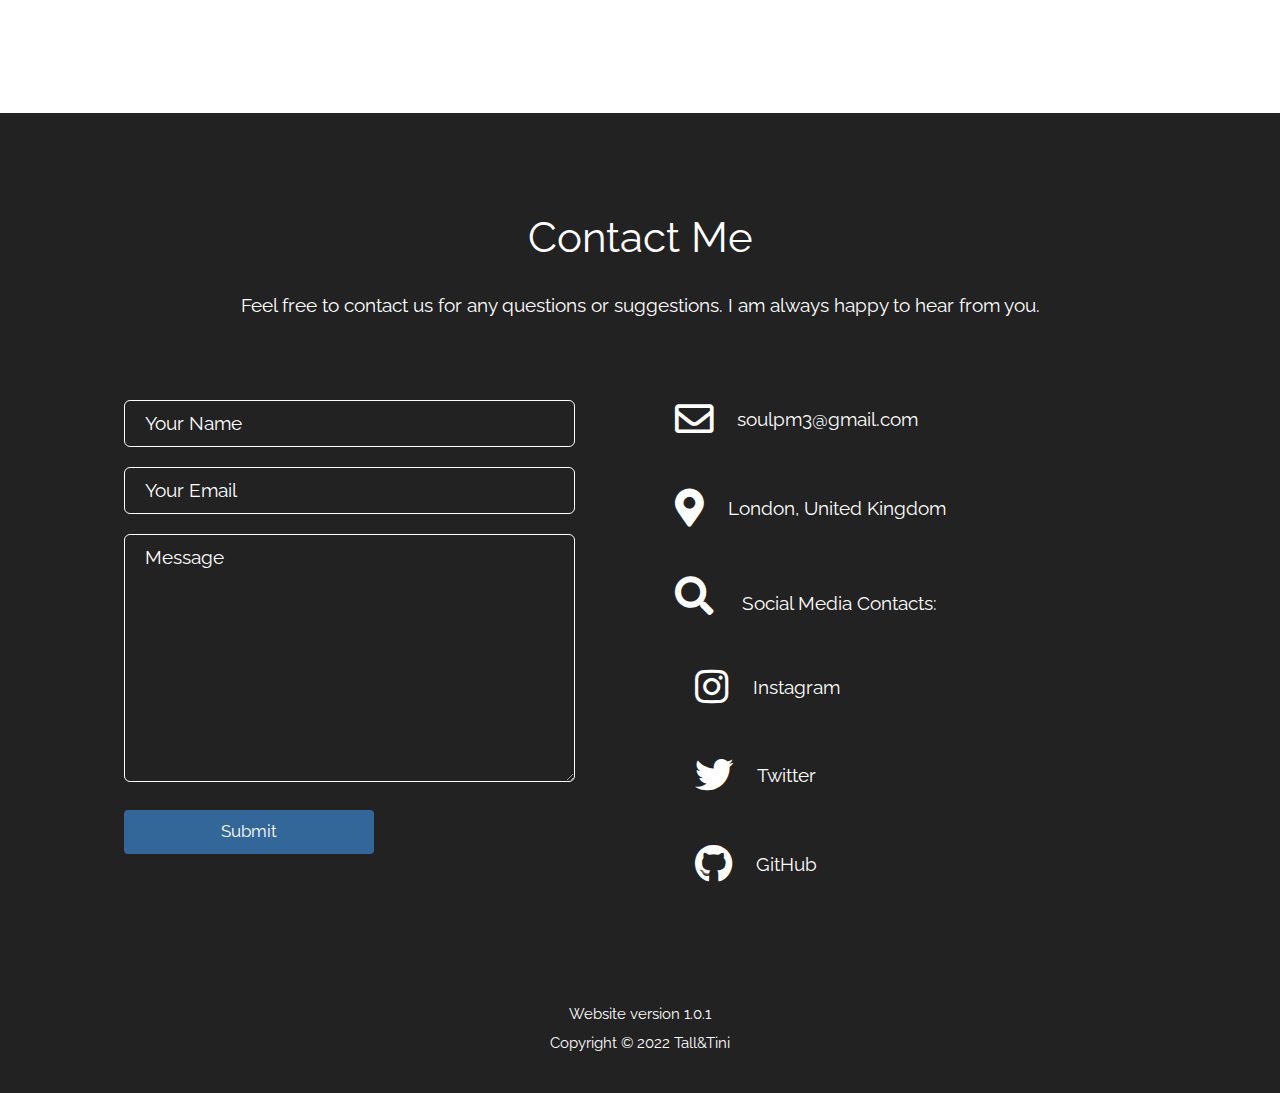
==== commit 4708925c: "added 4  files  with  0  additions and 0 deletions. 	modified:   index.html 	new file:   resume/resu" ====
--- a/index.html
+++ b/index.html
@@ -285,8 +285,7 @@
             <div class="col-lg-5">
               <div class="tm-intro-text-container">
                 <!-- HyperLinks to 3 different webpages that contains pictures-->
-                <a href="nature_pics/nature.html">Nature</a>
-                <h2 class="tm-text-primary mb-4">Hobbies</h2>
+                <a class = "tm-text-primary mb-4 "href="website_pages/nature.html">Nature</a>
                 <p class="mb-4 tm-intro-text">
                   I have 4 main hobbies that I enjoy exploring:<br>
                   - Photography,<br> - Travelling ,<br> - Playing Video Games,<br>- Reading </p>
@@ -322,7 +321,7 @@
                 <p class="mb-4 tm-intro-text">I am open to discuss any job opportunity.Feel free to read my CV or to
                   provide feedback</p>
                 <!-- this is my cv alongside of a download here button-->
-                <a href="cv.pdf" download="cv.pdf" class="tm-intro-text tm-btn-primary">Download Here</a>
+                <a href="resume/resume.md" download="cv.pdf" class="tm-intro-text tm-btn-primary">Download Here</a>
 
                 <div class="tm-continue">
                   <!--This enables more sections into the container-->
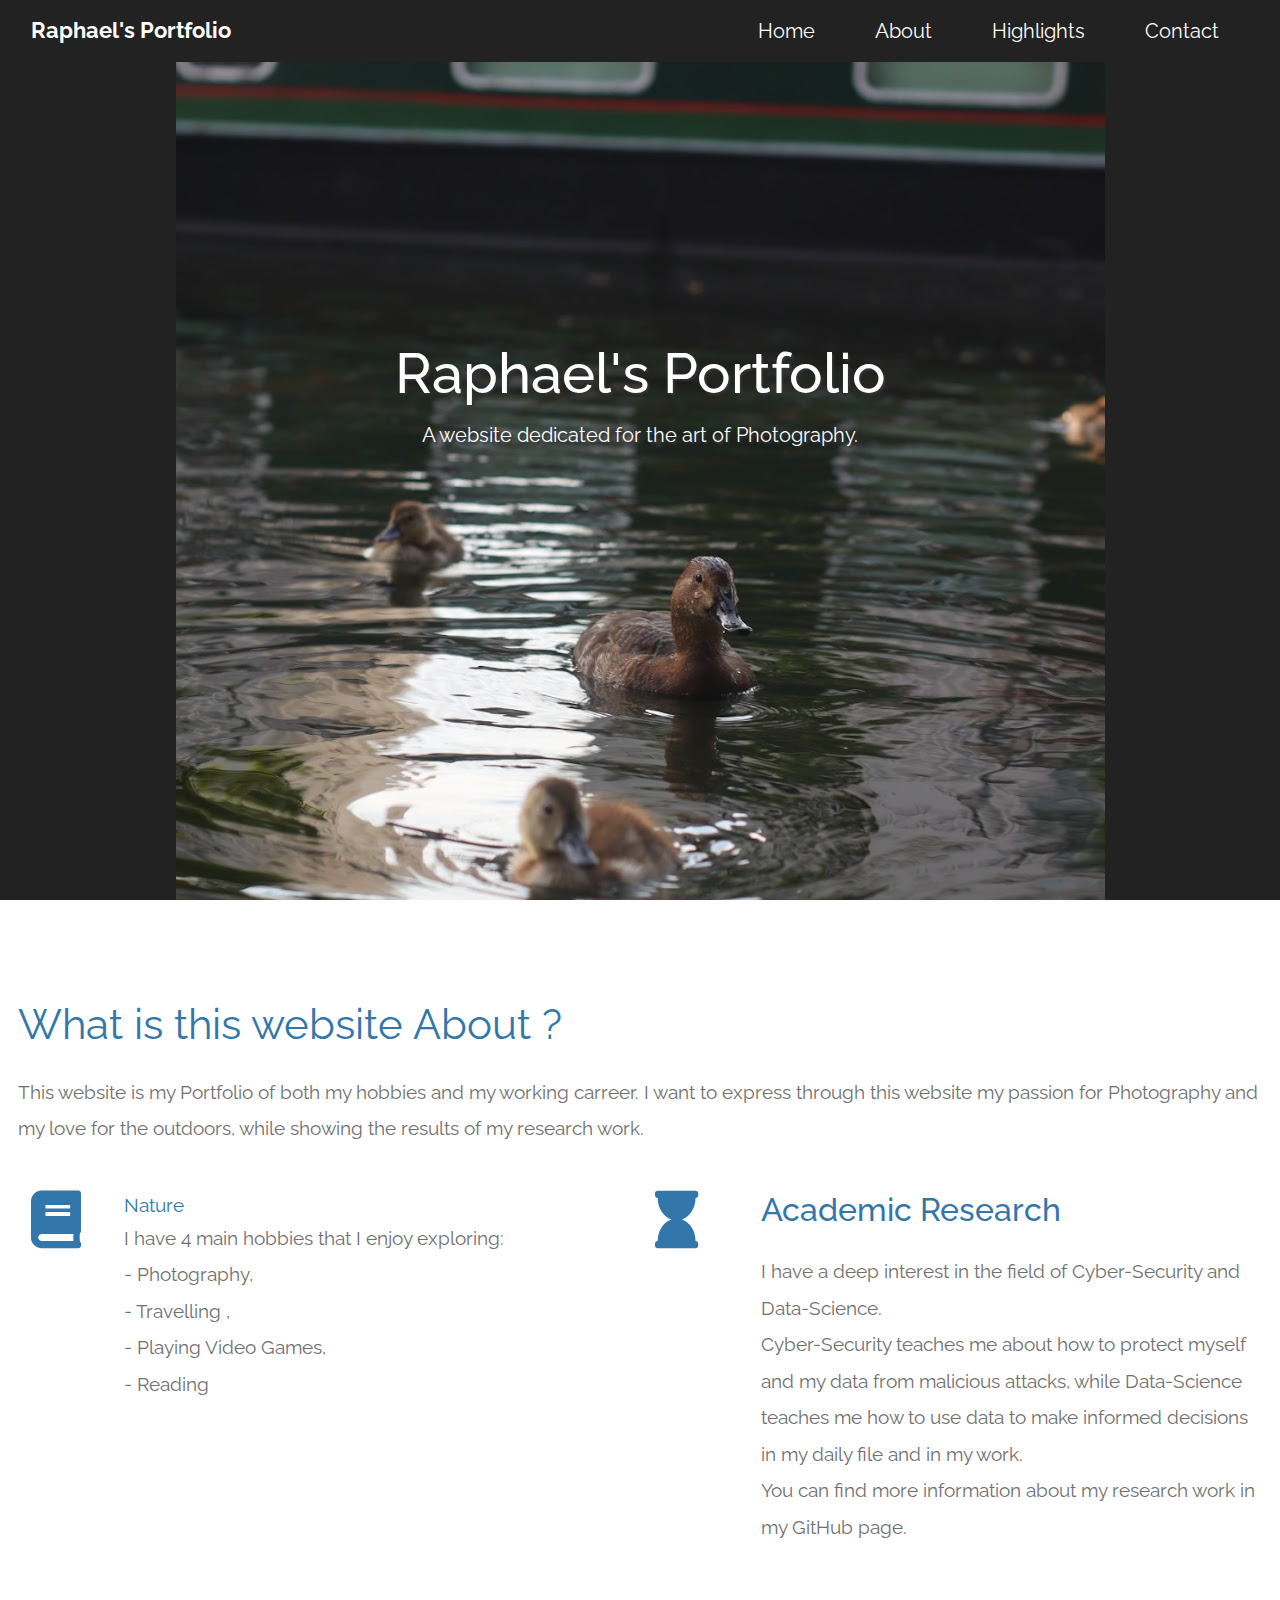
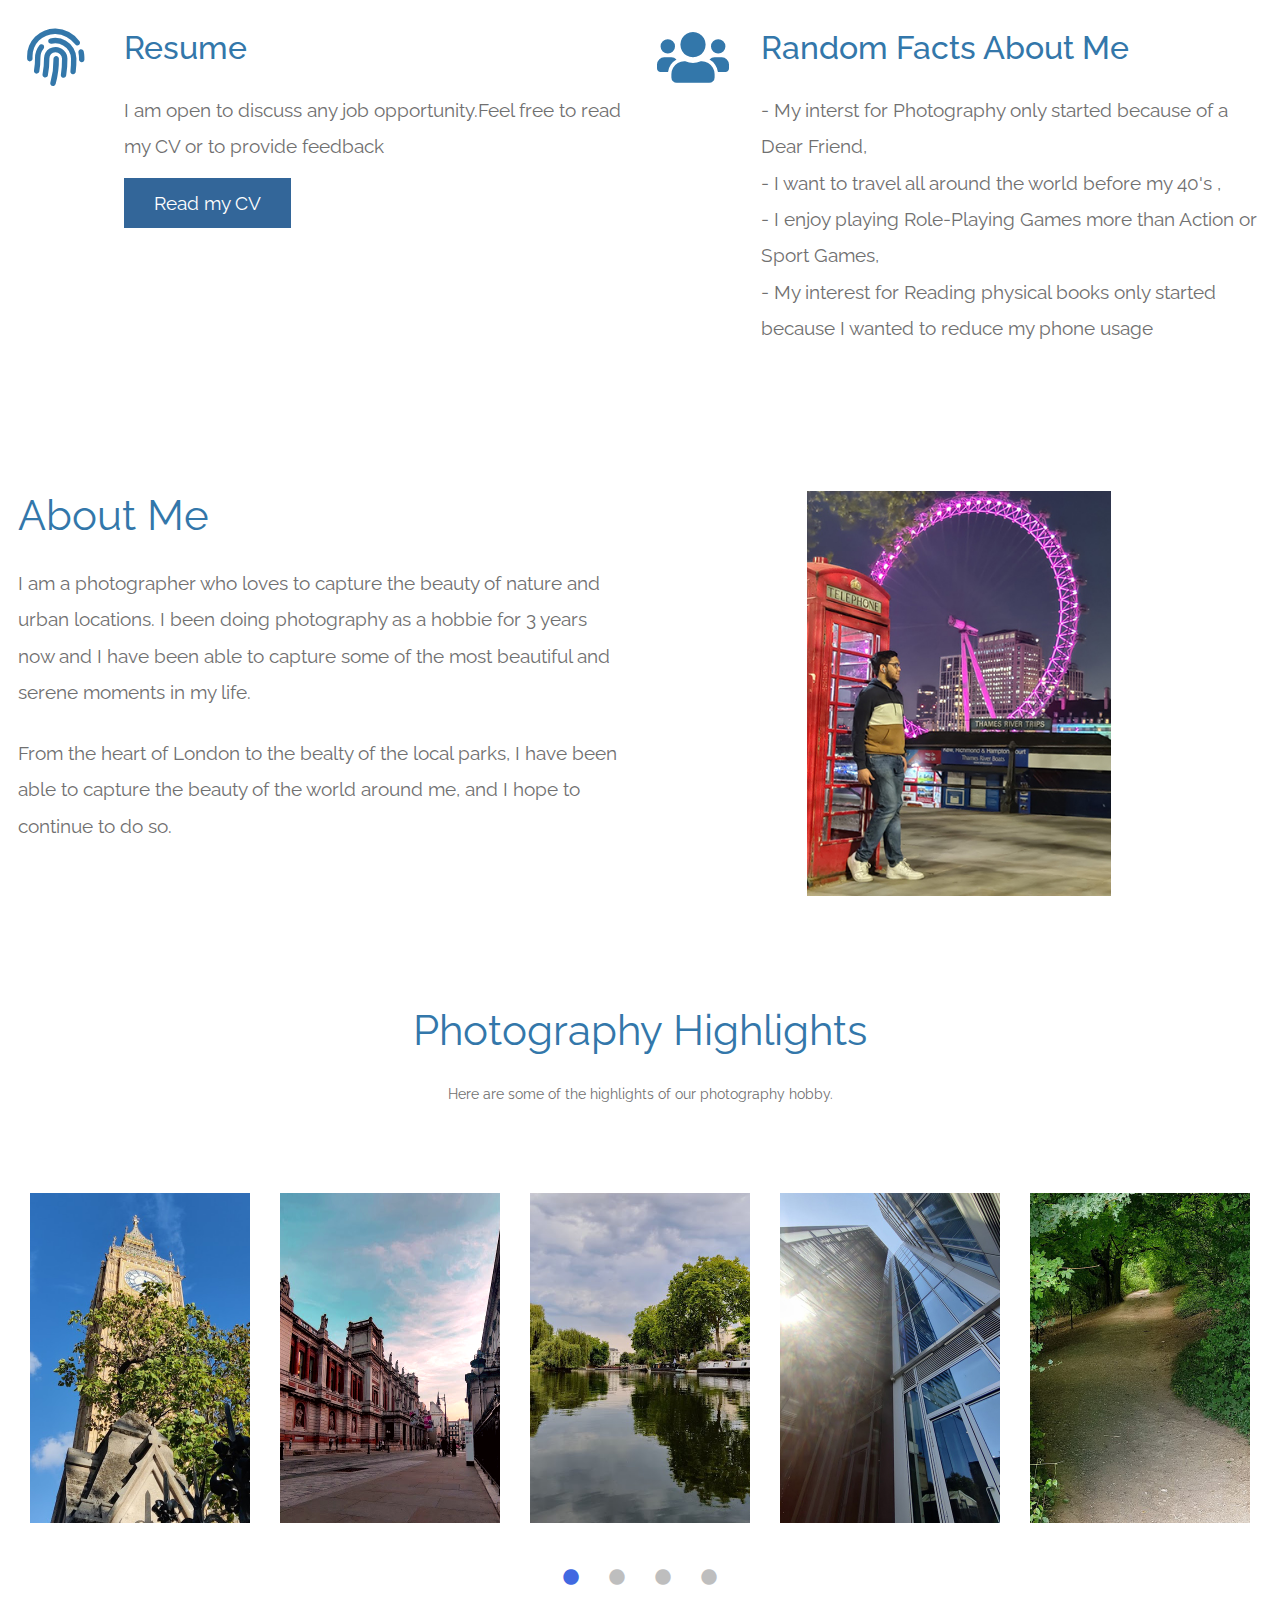
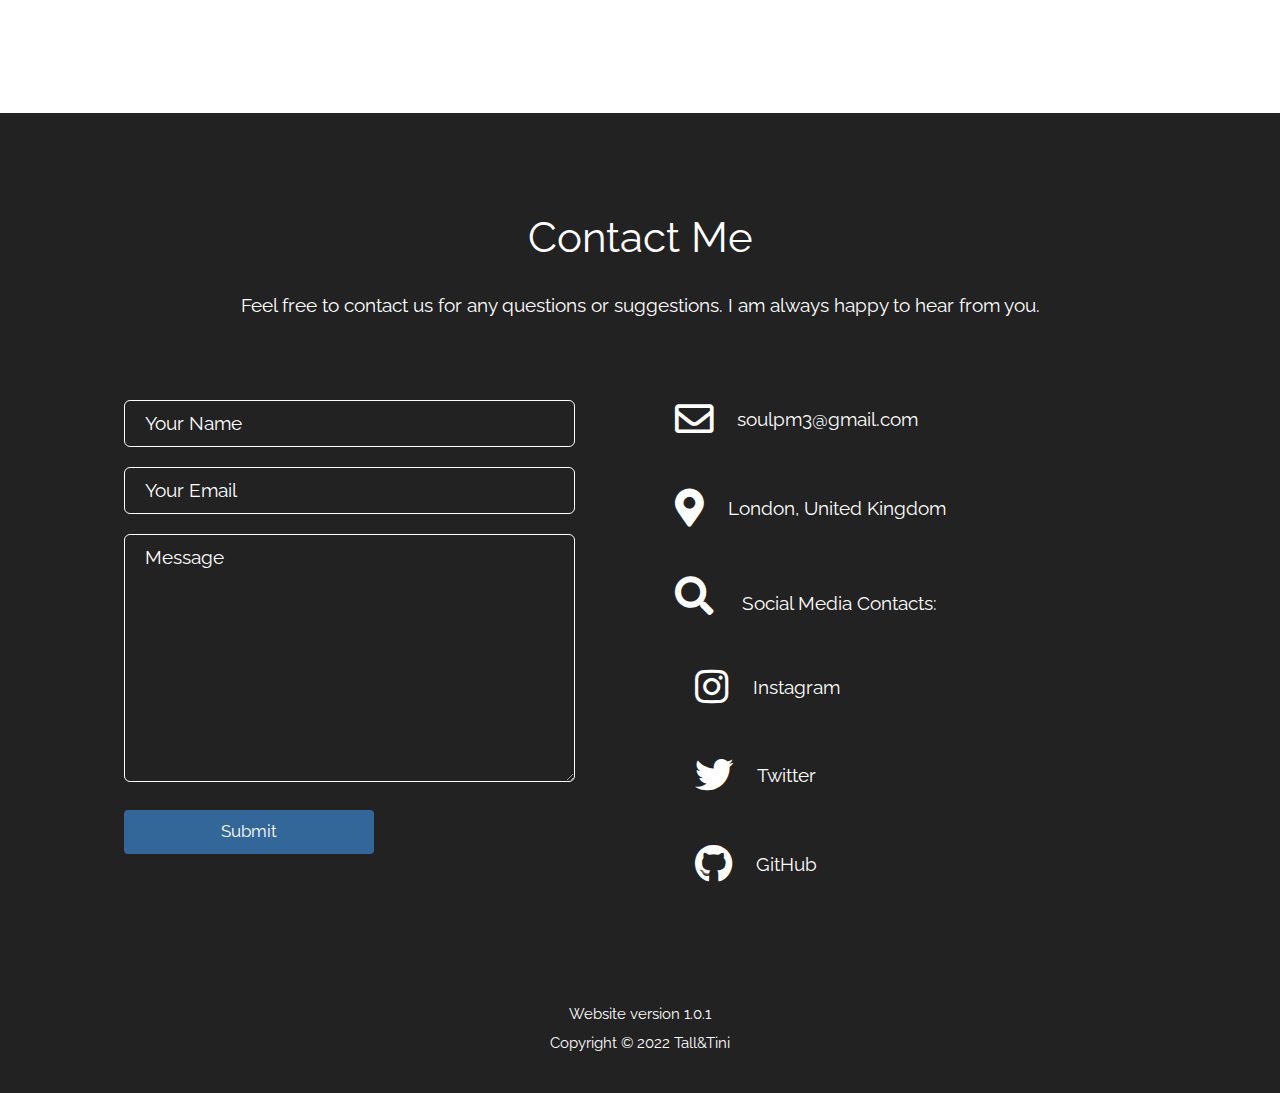
==== commit 71e2ac17: "modified:   index.html" ====
--- a/index.html
+++ b/index.html
@@ -320,8 +320,9 @@
                 <h2 class="tm-text-primary mb-4">Resume</h2>
                 <p class="mb-4 tm-intro-text">I am open to discuss any job opportunity.Feel free to read my CV or to
                   provide feedback</p>
-                <!-- this is my cv alongside of a download here button-->
-                <a href="resume/resume.md" download="cv.pdf" class="tm-intro-text tm-btn-primary">Download Here</a>
+                <!-- links to the md CV file in the resume folder-->
+                <a href="resume/resume.md" class="tm-btn tm-btn-primary">Read my CV</a>
+
 
                 <div class="tm-continue">
                   <!--This enables more sections into the container-->
